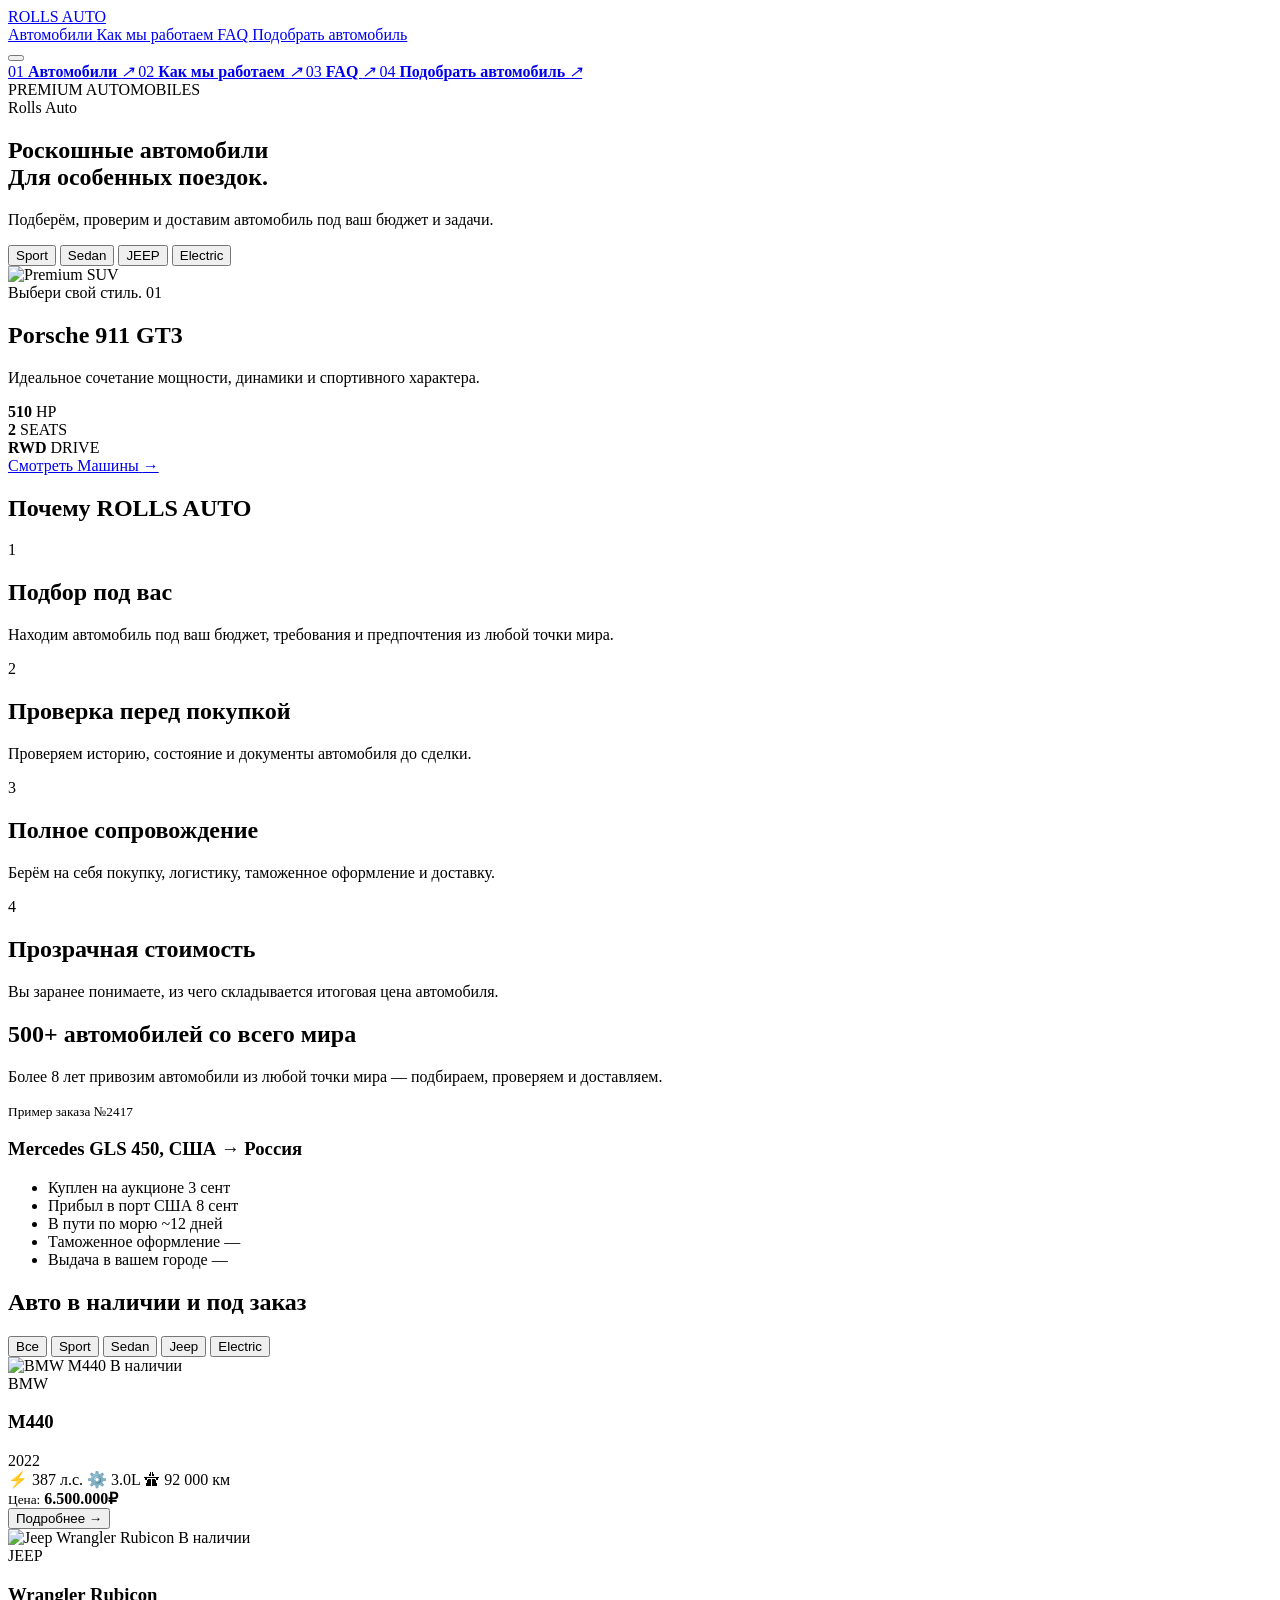
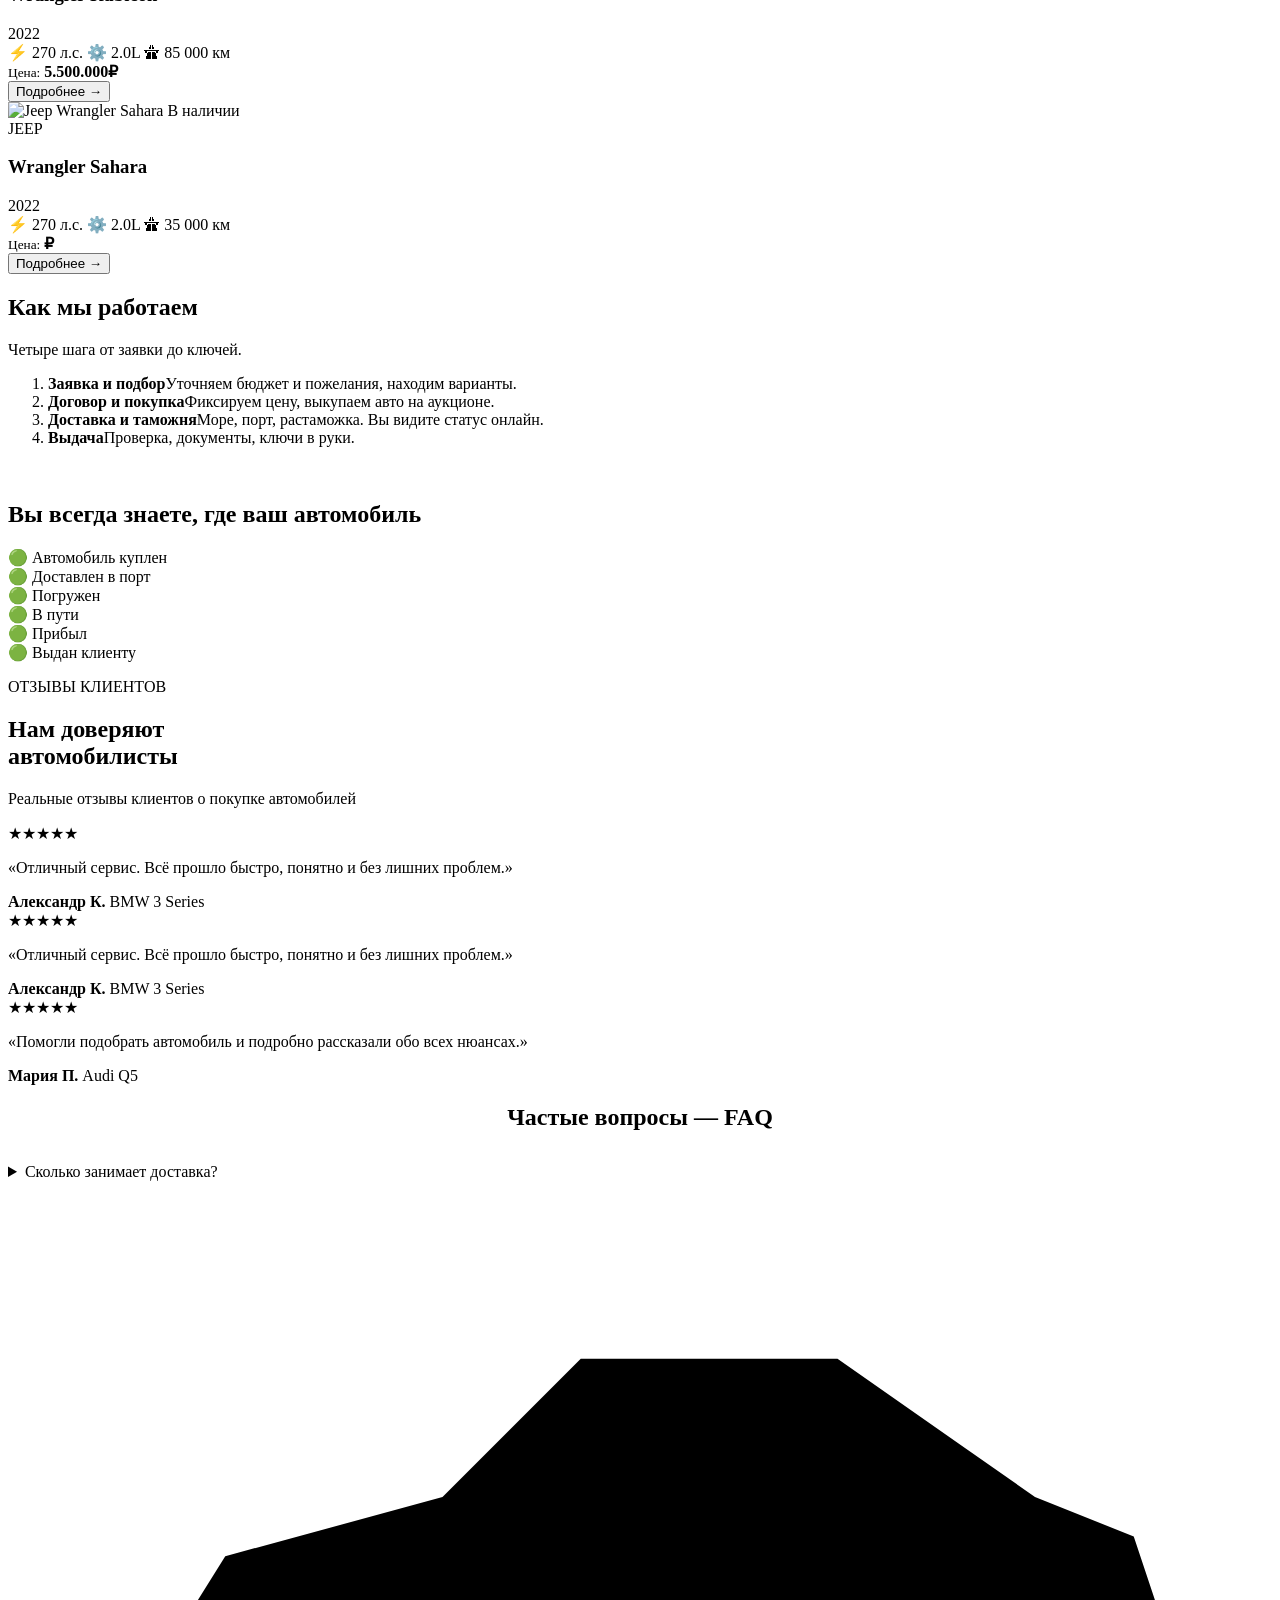
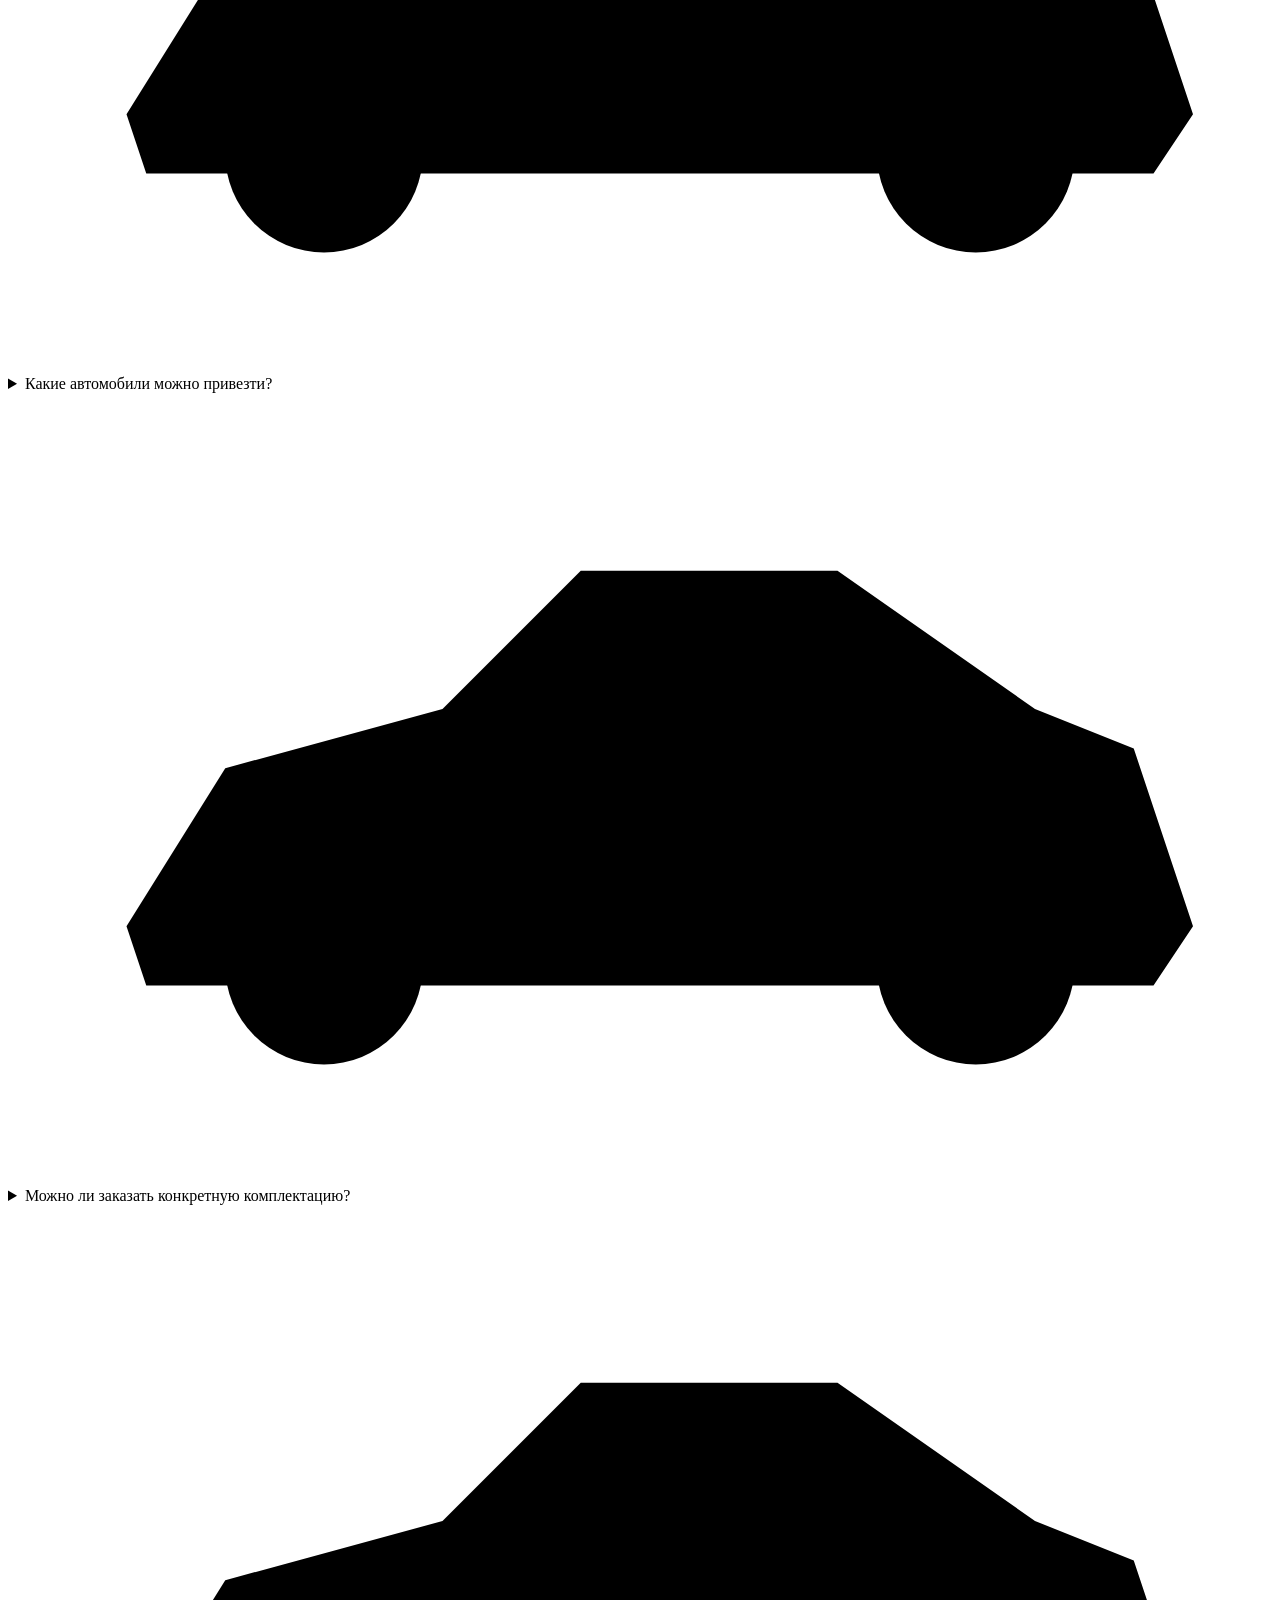
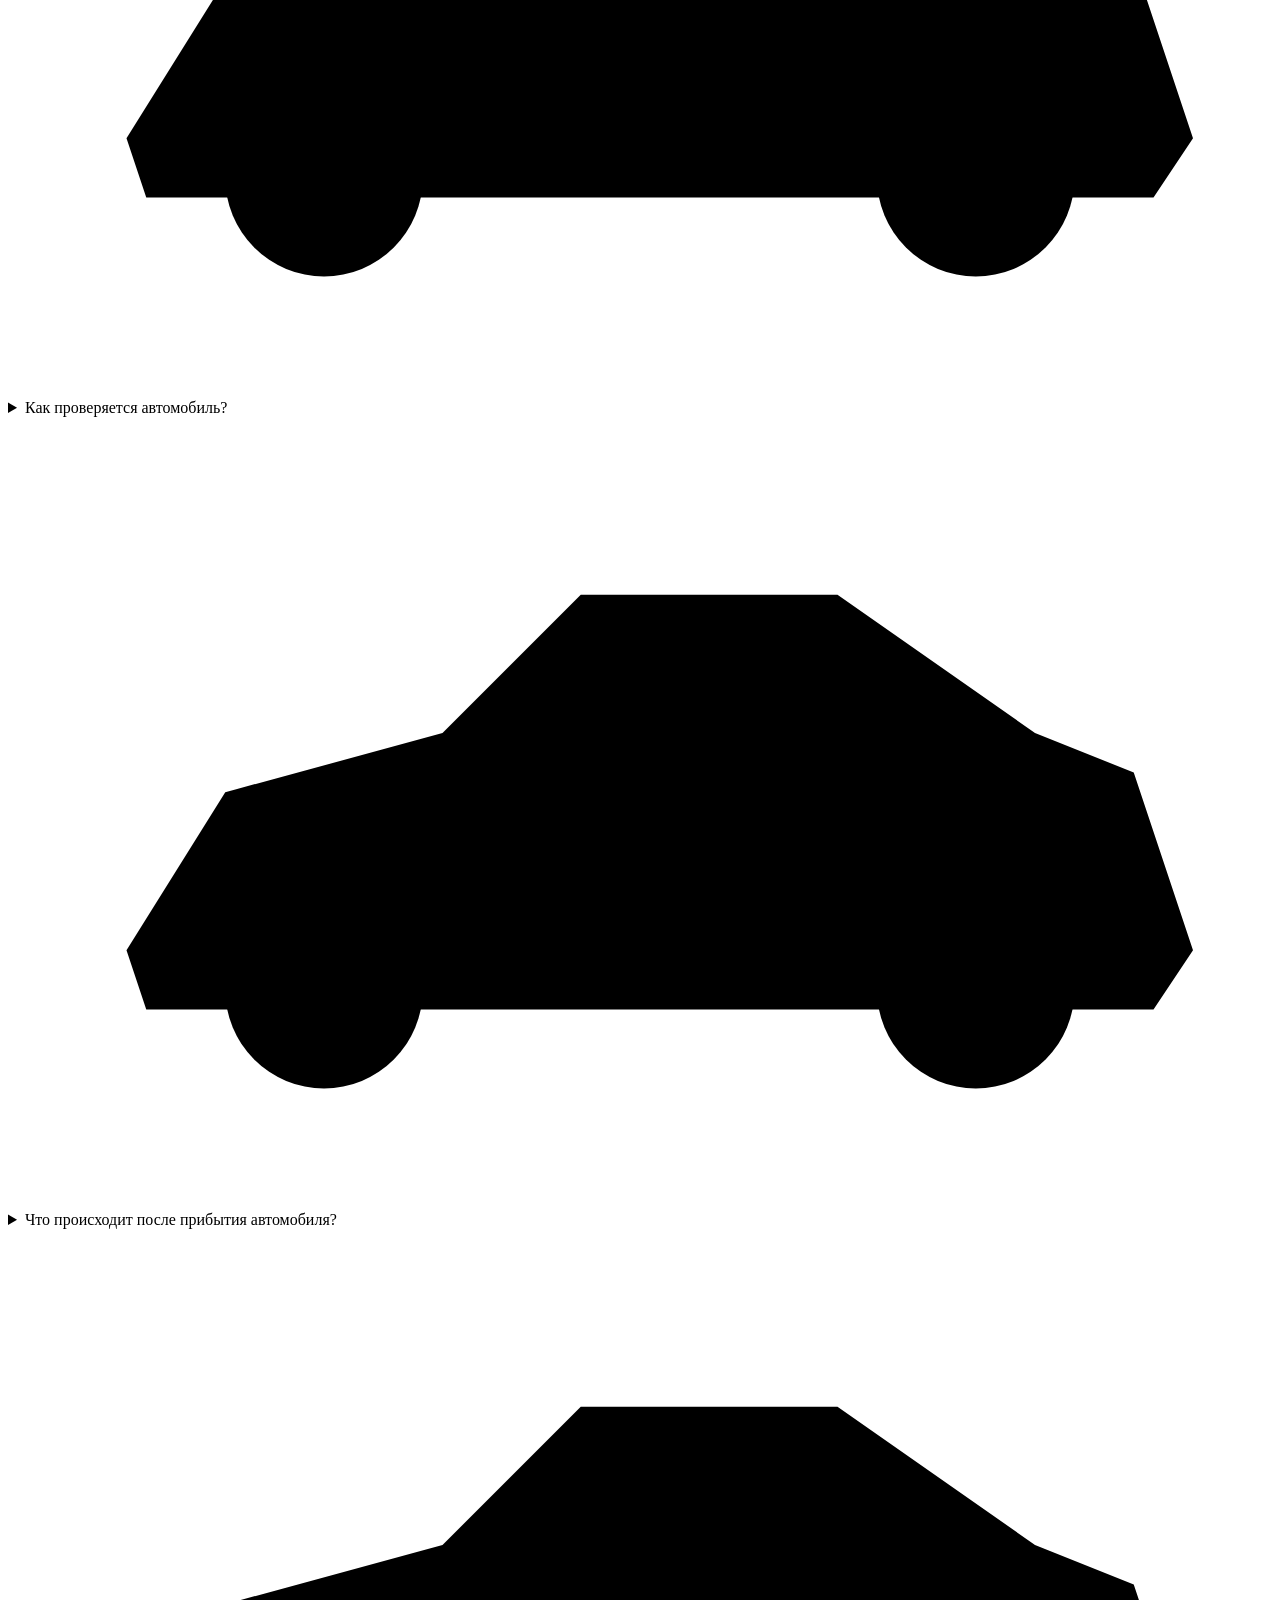
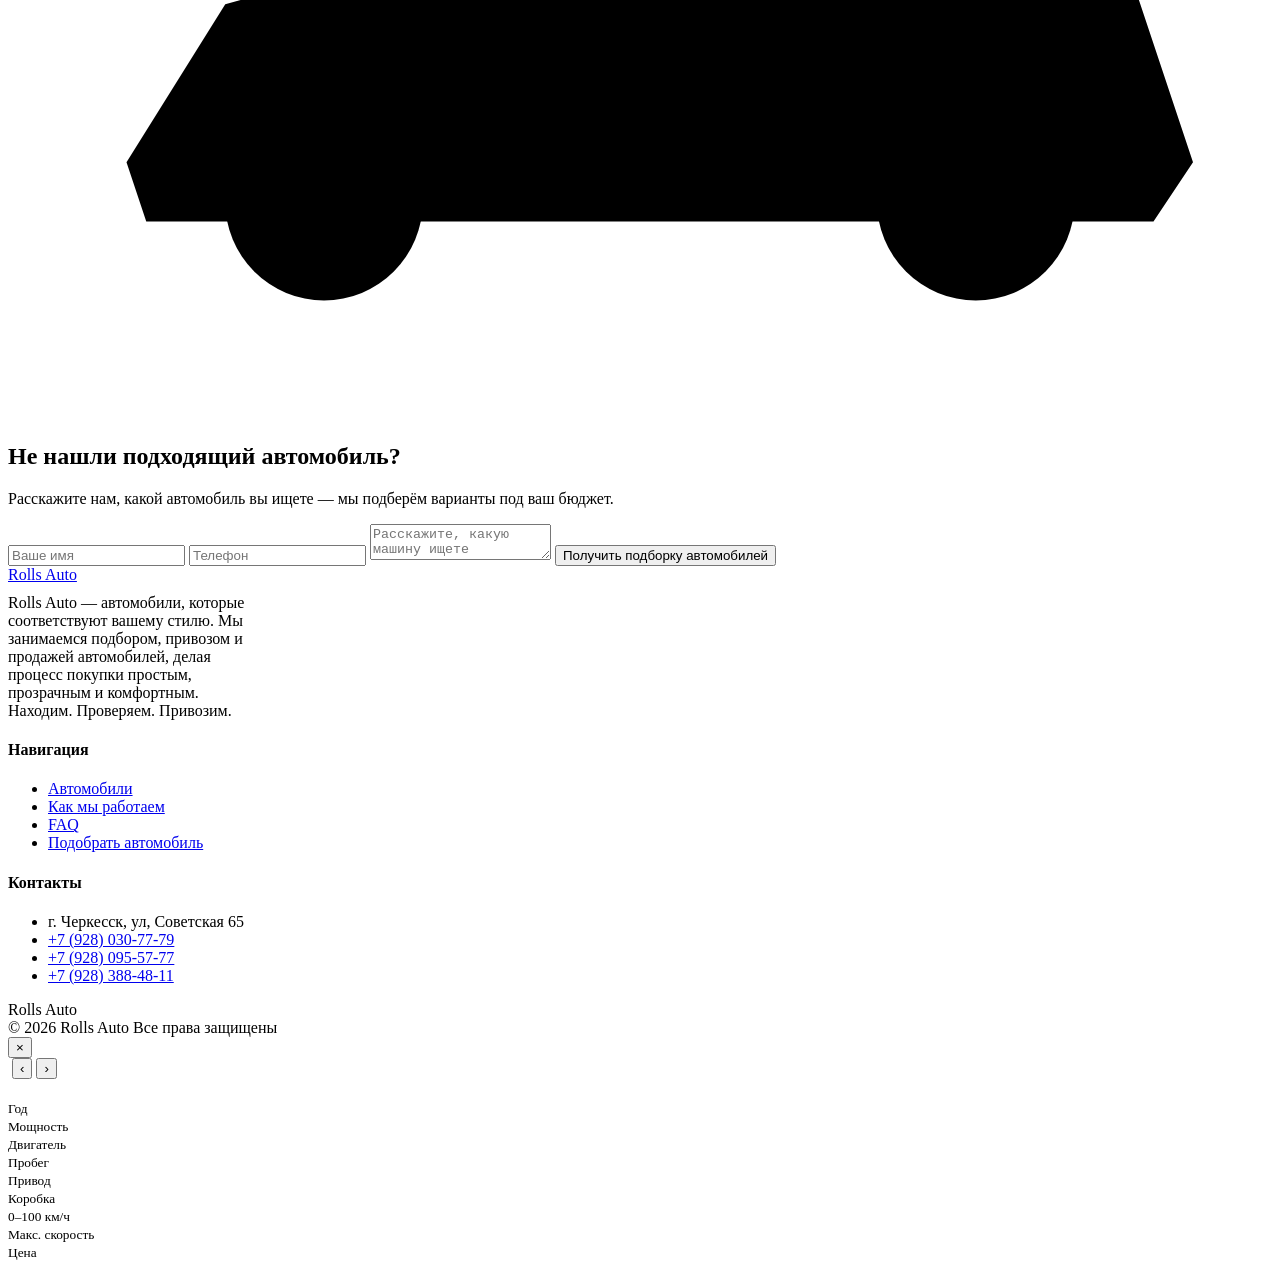
==== index.html @ be99ec9c "Add files via upload" ====
<!DOCTYPE html>
<html lang="ru">

<head>
    <meta charset="utf-8">
    <meta name="viewport" content="width=device-width, initial-scale=1, viewport-fit=cover">
    <title>Rolls Auto</title>
    <link
        href="https://fonts.googleapis.com/css2?family=Unbounded:wght@500;700&family=Onest:wght@400;500;600&display=swap"
        rel="stylesheet">
    <link rel="stylesheet" href="style.css">
    <link rel="stylesheet" href="luxury-3d-menu.css">

</head>

<header class="ra-simple-header">

    <a href="#" class="ra-simple-logo">
        ROLLS AUTO
    </a>

    <nav class="ra-simple-desktop-nav" aria-label="Основная навигация">

        <a href="#cars">
            Автомобили
        </a>

        <a href="#steps">
            Как мы работаем
        </a>

        <a href="#faq">
            FAQ
        </a>

        <a href="#req" class="ra-simple-nav-main">
            Подобрать автомобиль
        </a>

    </nav>

    <button class="ra-simple-burger" type="button" aria-label="Открыть меню" aria-expanded="false"
        aria-controls="ra-simple-mobile-menu">

        <span></span>
        <span></span>
        <span></span>

    </button>

</header>

<div class="ra-simple-mobile-menu" id="ra-simple-mobile-menu">

    <nav class="ra-simple-mobile-nav" aria-label="Мобильная навигация">

        <!-- 01 -->

        <a href="#cars">

            <span>
                01
            </span>

            <strong>
                Автомобили
            </strong>

            <i>
                ↗
            </i>

        </a>


        <!-- 02 -->


        <!-- 03 -->

        <a href="#steps">

            <span>
                02
            </span>

            <strong>
                Как мы работаем
            </strong>

            <i>
                ↗
            </i>

        </a>


        <!-- 04 -->

        <a href="#faq">

            <span>
                03
            </span>

            <strong>
                FAQ
            </strong>

            <i>
                ↗
            </i>

        </a>


        <!-- 05 -->

        <a href="#req">

            <span>
                04
            </span>

            <strong>
                Подобрать автомобиль
            </strong>

            <i>
                ↗
            </i>

        </a>

    </nav>


    <!-- ===================================================
         MOBILE FOOTER
         =================================================== -->

    <div class="ra-simple-mobile-bottom">
        PREMIUM AUTOMOBILES
    </div>


</div>

</html>

<section class="anim-hero">

    <!-- HERO -->
    <main class="hero-content">

        <!-- LEFT TEXT -->
        <div class="hero-text">

            <div class="eyebrow">
                Rolls Auto
            </div>

            <h1>
                Роскошные автомобили
                <br>
                Для особенных поездок.
            </h1>

            <p class="hero-description">
                Подберём, проверим и доставим автомобиль под ваш бюджет и задачи.
            </p>



            <!-- CAR CATEGORIES -->
            <div class="car-types">

                <button class="car-type active" data-car="suv">
                    Sport
                </button>

                <button class="car-type" data-car="sedan">
                    Sedan
                </button>

                <button class="car-type" data-car="sport">
                    JEEP
                </button>

                <button class="car-type" data-car="electric">
                    Electric
                </button>

            </div>

        </div>


        <!-- CAR -->
        <div class="car-stage">

            <div class="car-glow"></div>

            <img id="carImage" class="car-image active" src="anim-porshe.PNG" alt="Premium SUV">

            <div class="car-shadow"></div>

        </div>


        <!-- CAR INFORMATION -->
        <div class="car-info">

            <div class="car-info-top">

                <span class="car-label">
                    Выбери свой стиль.
                </span>

                <span class="car-number" id="carNumber">
                    01
                </span>

            </div>

            <h2 id="carName">
                Porsche 911 GT3
            </h2>

            <p id="carDescription">
                Идеальное сочетание мощности, динамики и спортивного характера.
            </p>

            <div class="car-specs">

                <div>
                    <strong id="carPower">510</strong>
                    <span>HP</span>
                </div>

                <div>
                    <strong id="carSeats">2</strong>
                    <span>SEATS</span>
                </div>

                <div>
                    <strong id="carDrive">RWD</strong>
                    <span>DRIVE</span>
                </div>

            </div>

        </div>


        <!-- BOOKING FORM -->
        <div class="booking">

            <a href="#cars" class="book-btn">
                Смотреть Машины

                <span>
                    →
                </span>
            </a>

        </div>

    </main>

</section>

<section class="coffee">
    <h1>Почему ROLLS AUTO</h1>
    <!-- Левый верх -->
    <div class="info info-1">
        <span class="big-number">1</span>

        <h2>Подбор под вас</h2>

        <p>
            Находим автомобиль под ваш бюджет, требования и предпочтения из любой точки мира.
        </p>
    </div>

    <!-- Правый верх -->
    <div class="info info-2">
        <span class="big-number">2</span>

        <h2>Проверка перед покупкой</h2>

        <p>
            Проверяем историю, состояние и документы автомобиля до сделки.
        </p>
    </div>

    <!-- Левый низ -->
    <div class="info info-3">
        <span class="big-number">3</span>

        <h2>Полное сопровождение</h2>

        <p>
            Берём на себя покупку, логистику, таможенное оформление и доставку.
        </p>
    </div>

    <!-- Правый низ -->
    <div class="info info-4">
        <span class="big-number">4</span>

        <h2>Прозрачная стоимость</h2>

        <p>
            Вы заранее понимаете, из чего складывается итоговая цена автомобиля.
        </p>
    </div>
</section>

<section class="delivery-her-section">
    <div class="delivery-her">
        <div>
            <h1>500+ автомобилей со всего мира</h1>
            <p>Более 8 лет привозим автомобили из любой точки мира — подбираем, проверяем и доставляем.</p>
        </div>
        <div class="trk" aria-label="Пример отслеживания заказа">
            <small>Пример заказа №2417</small>
            <h3>Mercedes GLS 450, США → Россия</h3>
            <ul class="st">
                <li class="done">Куплен на аукционе <span>3 сент</span></li>
                <li class="done">Прибыл в порт США <span>8 сент</span></li>
                <li class="now">В пути по морю <span>~12 дней</span></li>
                <li>Таможенное оформление <span>—</span></li>
                <li>Выдача в вашем городе <span>—</span></li>
            </ul>
        </div>
    </div>
</section>

<div class="wrap">
    <h2>Авто в наличии и под заказ</h2>
</div>
<section id="cars" class="cars-section">
<div class="car-categories">
    <button class="car-category active" data-category="all">Все</button>
    <button class="car-category" data-category="sport">Sport</button>
    <button class="car-category" data-category="sedan">Sedan</button>
    <button class="car-category" data-category="jeep">Jeep</button>
    <button class="car-category" data-category="electric">Electric</button>
</div>


    <div class="car-cards">

        <!-- BMW M440 -->
        <div class="car-card" data-category="sport">
            <div class="car-img" >
                <img src="images/bmw-m440/3.webp" alt="BMW M440">
                <span class="bage-card">В наличии</span>
            </div>

            <div class="car-body">
                <div class="body-top">
                    <div>
                        <span class="car-company">BMW</span>
                        <h3 class="car-model">M440</h3>
                    </div>

                    <span class="car-year">2022</span>
                </div>

                <div class="car-spaces">
                    <span>⚡ 387 л.с.</span>
                    <span>⚙️ 3.0L</span>
                    <span>🛣 92 000 км</span>
                </div>

                <div class="card-bottom">
                    <div>
                        <small>Цена:</small>
                        <strong>6.500.000₽</strong>
                    </div>

                    <button onclick="openCar(0)">
                        Подробнее <span>→</span>
                    </button>
                </div>
            </div>
        </div>


        <!-- JEEP WRANGLER RUBICON -->
        <div class="car-card" data-category="jeep">
            <div class="car-img">
                <img src="images/red-wrangler/2.webp" alt="Jeep Wrangler Rubicon">
                <span class="bage-card">В наличии</span>
            </div>

            <div class="car-body">
                <div class="body-top">
                    <div>
                        <span class="car-company">JEEP</span>
                        <h3 class="car-model">Wrangler Rubicon</h3>
                    </div>

                    <span class="car-year">2022</span>
                </div>

                <div class="car-spaces">
                    <span>⚡ 270 л.с.</span>
                    <span>⚙️ 2.0L</span>
                    <span>🛣 85 000 км</span>
                </div>

                <div class="card-bottom">
                    <div>
                        <small>Цена:</small>
                        <strong>5.500.000₽</strong>
                    </div>

                    <button onclick="openCar(1)">
                        Подробнее <span>→</span>
                    </button>
                </div>
            </div>
        </div>


        <!-- JEEP WRANGLER SAHARA -->
        <div class="car-card" data-category="jeep">
            <div class="car-img">
                <img src="images/beliy-wrangler/6.webp" alt="Jeep Wrangler Sahara">
                <span class="bage-card">В наличии</span>
            </div>

            <div class="car-body">
                <div class="body-top">
                    <div>
                        <span class="car-company">JEEP</span>
                        <h3 class="car-model">Wrangler Sahara</h3>
                    </div>

                    <span class="car-year">2022</span>
                </div>

                <div class="car-spaces">
                    <span>⚡ 270 л.с.</span>
                    <span>⚙️ 2.0L</span>
                    <span>🛣 35 000 км</span>
                </div>

                <div class="card-bottom">
                    <div>
                        <small>Цена:</small>
                        <strong>₽</strong>
                    </div>

                    <button onclick="openCar(2)">
                        Подробнее <span>→</span>
                    </button>
                </div>
            </div>
        </div>

    </div>


</section>


<section id="steps">
    <div class="wrap">
        <h2>Как мы работаем</h2>
        <p class="sub">Четыре шага от заявки до ключей.</p>
        <ol class="steps">
            <li><b>Заявка и подбор</b><span>Уточняем бюджет и пожелания, находим варианты.</span></li>
            <li><b>Договор и покупка</b><span>Фиксируем цену, выкупаем авто на аукционе.</span></li>
            <li><b>Доставка и таможня</b><span>Море, порт, растаможка. Вы видите статус онлайн.</span></li>
            <li><b>Выдача</b><span>Проверка, документы, ключи в руки.</span></li>
        </ol>
    </div>
</section>

<section class="map-text">
    <div class="map-text-div">
        <div class="map-photo">
            <img src="images/map.webp" alt="">
        </div>

        <div class="text">
            <h1>Вы всегда знаете, где ваш автомобиль</h1>
            <p>
                🟢 Автомобиль куплен<br>
                🟢 Доставлен в порт<br>
                🟢 Погружен<br>
                🟢 В пути<br>
                🟢 Прибыл<br>
                🟢 Выдан клиенту
            </p>
        </div>
    </div>
</section>

<section class="reviews">

    <div class="reviews__content">
        <span class="reviews__label">ОТЗЫВЫ КЛИЕНТОВ</span>

        <h2>
            Нам доверяют<br>
            автомобилисты
        </h2>

        <p class="reviews__subtitle">
            Реальные отзывы клиентов о покупке автомобилей
        </p>

        <div class="reviews__cards">
            <article class="review">
                <div class="review__stars">★★★★★</div>

                <p>
                    «Отличный сервис. Всё прошло быстро,
                    понятно и без лишних проблем.»
                </p>

                <div class="review__author">
                    <strong>Александр К.</strong>
                    <span>BMW 3 Series</span>
                </div>
            </article>

            <article class="review">
                <div class="review__stars">★★★★★</div>

                <p>
                    «Отличный сервис. Всё прошло быстро,
                    понятно и без лишних проблем.»
                </p>

                <div class="review__author">
                    <strong>Александр К.</strong>
                    <span>BMW 3 Series</span>
                </div>
            </article>

            <article class="review">
                <div class="review__stars">★★★★★</div>

                <p>
                    «Помогли подобрать автомобиль и
                    подробно рассказали обо всех нюансах.»
                </p>

                <div class="review__author">
                    <strong>Мария П.</strong>
                    <span>Audi Q5</span>
                </div>
            </article>
        </div>
    </div>
</section>

<section id="faq" class="faq-section">
    <div class="wrap">
        <h2 class="h-sec reveal" style="text-align:center">Частые вопросы — FAQ</h2>
        <div class="faq" style="margin-top:32px">
            <details class="qa reveal">
                <summary>Сколько занимает доставка? <span class="pl">
                        <svg viewBox="0 0 32 20" aria-hidden="true">
                            <path d="M3 13.5
      L5.5 9.5
      L11 8
      L14.5 4.5
      L21 4.5
      L26 8
      L28.5 9
      L30 13.5
      L29 15
      H3.5
      Z
      M11 8
      L14.8 5.5
      H20.5
      L24 8
      Z" />

                            <circle cx="8" cy="14.5" r="2.5" />
                            <circle cx="24.5" cy="14.5" r="2.5" />
                        </svg>
                    </span></summary>
                <div class="ans">В среднем от 30 до 60 дней с момента покупки автомобиля. Срок зависит от страны,
                    способа доставки, маршрута и прохождения таможни. Перед покупкой мы заранее рассчитываем
                    ориентировочные срок</div>
            </details>
            <details class="qa reveal">
                <summary>Какие автомобили можно привезти?<span class="pl">
                        <svg viewBox="0 0 32 20" aria-hidden="true">
                            <path d="M3 13.5
      L5.5 9.5
      L11 8
      L14.5 4.5
      L21 4.5
      L26 8
      L28.5 9
      L30 13.5
      L29 15
      H3.5
      Z
      M11 8
      L14.8 5.5
      H20.5
      L24 8
      Z" />

                            <circle cx="8" cy="14.5" r="2.5" />
                            <circle cx="24.5" cy="14.5" r="2.5" />
                        </svg>
                    </span></summary>
                <div class="ans">Практически любые — новые и с пробегом, легковые автомобили, кроссоверы, внедорожники и
                    электромобили. Подбираем автомобили из США, Кореи, Японии, Китая и Европы с учётом бюджета и
                    требований клиента.
                </div>
            </details>
            <details class="qa reveal">
                <summary>Можно ли заказать конкретную комплектацию?<span class="pl">
                        <svg viewBox="0 0 32 20" aria-hidden="true">
                            <path d="M3 13.5
      L5.5 9.5
      L11 8
      L14.5 4.5
      L21 4.5
      L26 8
      L28.5 9
      L30 13.5
      L29 15
      H3.5
      Z
      M11 8
      L14.8 5.5
      H20.5
      L24 8
      Z" />

                            <circle cx="8" cy="14.5" r="2.5" />
                            <circle cx="24.5" cy="14.5" r="2.5" />
                        </svg>
                    </span></summary>
                <div class="ans"><b>Да.</b> Подбираем автомобиль под ваши требования: цвет, двигатель, привод,
                    комплектацию, опции, пробег и бюджет. Если нужной версии нет в наличии — ищем её на аукционах и у
                    проверенных продавцов.</div>
            </details>
            <details class="qa reveal">
                <summary>Как проверяется автомобиль?<span class="pl">
                        <svg viewBox="0 0 32 20" aria-hidden="true">
                            <path d="M3 13.5
      L5.5 9.5
      L11 8
      L14.5 4.5
      L21 4.5
      L26 8
      L28.5 9
      L30 13.5
      L29 15
      H3.5
      Z
      M11 8
      L14.8 5.5
      H20.5
      L24 8
      Z" />

                            <circle cx="8" cy="14.5" r="2.5" />
                            <circle cx="24.5" cy="14.5" r="2.5" />
                        </svg>
                    </span></summary>
                <div class="ans">Перед покупкой мы проверяем историю автомобиля, VIN, пробег, повреждения, комплектацию
                    и документы. При необходимости организуем дополнительный осмотр перед покупкой. Клиент получает
                    информацию об автомобиле до принятия решения.</div>
            </details>
            <details class="qa reveal">
                <summary>Что происходит после прибытия автомобиля?<span class="pl">
                        <svg viewBox="0 0 32 20" aria-hidden="true">
                            <path d="M3 13.5
      L5.5 9.5
      L11 8
      L14.5 4.5
      L21 4.5
      L26 8
      L28.5 9
      L30 13.5
      L29 15
      H3.5
      Z
      M11 8
      L14.8 5.5
      H20.5
      L24 8
      Z" />

                            <circle cx="8" cy="14.5" r="2.5" />
                            <circle cx="24.5" cy="14.5" r="2.5" />
                        </svg>
                    </span></summary>
                <div class="ans">Берём на себя сопровождение автомобиля до момента его получения клиентом: таможенное
                    оформление, необходимые документы, оплату сборов и организацию дальнейшей доставки. Вы получаете
                    автомобиль с понятной историей и полным комплектом документов.</div>
            </details>
        </div>
    </div>
</section>


<section id="req">
  <div class="wrap">
    <div class="cta">
      <div>
        <h2>Не нашли подходящий автомобиль?</h2>
        <p>
          Расскажите нам, какой автомобиль вы ищете —
          мы подберём варианты под ваш бюджет.
        </p>
      </div>

      <div class="lead-form">
        <input
          id="f-name"
          type="text"
          placeholder="Ваше имя"
          aria-label="Имя"
          maxlength="100"
          required
        >

        <input
          id="f-phone"
          type="tel"
          placeholder="Телефон"
          aria-label="Телефон"
          maxlength="50"
          required
        >

        <textarea
          id="f-text"
          placeholder="Расскажите, какую машину ищете"
          aria-label="Описание автомобиля"
          maxlength="1000"
          required
        ></textarea>

        <button class="btn" id="f-send" type="button">
          Получить подборку автомобилей
        </button>

        <div id="ok" role="status" aria-live="polite"></div>
      </div>
    </div>
  </div>
</section>

<footer id="footer">
    <div class="wrap">
        <div class="f-top">
            <div>
                <a class="logo" href="#top">Rolls Auto</a>
                <p class="mute" style="margin-top:.6rem;max-width:30ch">
                    Rolls Auto — автомобили, которые соответствуют вашему стилю.

                    Мы занимаемся подбором, привозом и продажей автомобилей, делая процесс покупки простым, прозрачным и
                    комфортным.

                    Находим. Проверяем. Привозим.
                </p>
            </div>

            <div>
                <h4>Навигация</h4>
                <ul>
                    <li><a href="#cars">
                            Автомобили
                        </a></li>

                    <li><a href="#steps">
                            Как мы работаем
                        </a></li>

                    <li><a href="#faq">
                            FAQ
                        </a></li>

                    <li><a href="#req" class="ra-simple-nav-main">
                            Подобрать автомобиль
                        </a></li>
                </ul>
            </div>

            <div>
                <h4>Контакты</h4>
                <ul>
                    <li>г. Черкесск, ул, Советская 65</li>
                    <li><a href="tel:+79280307779">+7 (928) 030-77-79</a></li>
                    <li><a href="tel:+79280955777">+7 (928) 095-57-77</a></li>
                    <li><a href="tel:+79283884811">+7 (928) 388-48-11</a></li>
                </ul>
            </div>
        </div>

        <div class="f-big" aria-hidden="true">Rolls Auto</div>

        <div class="f-bot">
            <span>© 2026 Rolls Auto</span>
            <span>Все права защищены</span>
        </div>
    </div>
</footer>

<!-- ==============================
     МОДАЛЬНОЕ ОКНО АВТОМОБИЛЯ
================================= -->

<div class="car-modal" id="carModal">

    <div class="car-modal-box">

        <!-- Закрыть -->
        <button class="car-modal-close" onclick="closeCarModal()">
            ×
        </button>


        <!-- ФОТО -->
        <div class="car-modal-photo">

            <img id="modalCarImage" src="" alt="">


            <!-- Предыдущее фото -->
            <button class="modal-arrow modal-arrow-left" onclick="prevCar()">
                ‹
            </button>


            <!-- Следующее фото -->
            <button class="modal-arrow modal-arrow-right" onclick="nextCar()">
                ›
            </button>

        </div>


        <!-- ИНФОРМАЦИЯ -->
        <div class="car-modal-info">

            <span id="modalCarCompany"></span>

            <h2 id="modalCarName"></h2>

            <p id="modalCarDescription"></p>


            <!-- ХАРАКТЕРИСТИКИ -->
            <div class="modal-car-specs">

                <div>
                    <small>Год</small>
                    <strong id="modalCarYear"></strong>
                </div>

                <div>
                    <small>Мощность</small>
                    <strong id="modalCarPower"></strong>
                </div>

                <div>
                    <small>Двигатель</small>
                    <strong id="modalCarEngine"></strong>
                </div>

                <div>
                    <small>Пробег</small>
                    <strong id="modalCarMileage"></strong>
                </div>

                <div>
                    <small>Привод</small>
                    <strong id="modalCarDrive"></strong>
                </div>

                <div>
                    <small>Коробка</small>
                    <strong id="modalCarGearbox"></strong>
                </div>

                <div>
                    <small>0–100 км/ч</small>
                    <strong id="modalCarAcceleration"></strong>
                </div>

                <div>
                    <small>Макс. скорость</small>
                    <strong id="modalCarSpeed"></strong>
                </div>

            </div>


            <!-- ЦЕНА -->
            <div class="modal-car-price">

                <small>Цена</small>

                <strong id="modalCarPrice"></strong>

            </div>

        </div>

    </div>

</div>

<script>

    const cars = [

        /* =====================================
           BMW M440
        ===================================== */

        {
            company: "BMW",
            name: "M440",

            photos: [
                "images/bmw-m440/1.webp",
                "images/bmw-m440/2.webp",
                "images/bmw-m440/3.webp",
                "images/bmw-m440/4.webp",
                "images/bmw-m440/5.webp"
            ],

            year: "2022",
            power: "387 л.с.",
            engine: "3.0L",
            mileage: "92 000 км",
            drive: "xDrive",
            gearbox: "Автомат",
            acceleration: "4.5 сек",
            speed: "250 км/ч",
            price: "6.500.000 ₽",

            description:
                "Спортивное купе BMW M440 в отличном состоянии."
        },


        /* =====================================
           BMW M4
        ===================================== */

        {
            company: "JEEP",
            name: "Wrangler Rubicon",

            photos: [
                "images/red-wrangler/2.webp",
                "images/red-wrangler/1.webp",
                "images/red-wrangler/3.webp",
                "images/red-wrangler/4.webp",
                "images/red-wrangler/5.webp",
                "images/red-wrangler/6.webp",
                "images/red-wrangler/7.webp"
            ],

            year: "2022",
            power: "270 л.с.",
            engine: "2.0L Turbo",
            mileage: "85 000 км",
            drive: "Полный",
            gearbox: "Автомат",
            acceleration: "7.6 сек",
            speed: "180 км/ч",
            price: "5.500.000 ₽",

            description:
                "Jeep Wrangler Rubicon с 2.0L Turbo двигателем мощностью 270 л.с. и системой полного привода 4x4."
        },


        /* =====================================
           BMW M3
        ===================================== */

        {
            company: "JEEP",
            name: "Wrangler Sahara",

            photos: [
                "images/beliy-wrangler/1.webp",
                "images/beliy-wrangler/2.webp",
                "images/beliy-wrangler/3.webp",
                "images/beliy-wrangler/4.webp",
                "images/beliy-wrangler/5.webp",
                "images/beliy-wrangler/6.webp"
            ],

            year: "2022",
            power: "270 л.с.",
            engine: "2.0L Turbo",
            mileage: "35 000 км",
            drive: "Полный",
            gearbox: "Автомат",
            acceleration: "7.6 сек",
            speed: "180 км/ч",
            price: " ₽",

            description:
                "Jeep Wrangler Rubicon с 2.0L Turbo двигателем мощностью 270 л.с. и системой полного привода 4x4."
        }

    ];



    /* =====================================
       ТЕКУЩАЯ МАШИНА
    ===================================== */

    let modalCurrentCar = 0;


    /* =====================================
       ТЕКУЩАЯ ФОТОГРАФИЯ
    ===================================== */

    let modalCurrentPhoto = 0;



    /* =====================================
       ОТКРЫТЬ МАШИНУ
    ===================================== */

    function openCar(carIndex) {

        modalCurrentCar = carIndex;
        modalCurrentPhoto = 0;

        showCar();

        document.getElementById("carModal").style.display = "flex";

        document.body.style.overflow = "hidden";
    }



    /* =====================================
       ПОКАЗАТЬ МАШИНУ
    ===================================== */

    function showCar() {
        const car = cars[modalCurrentCar];
        const image = document.getElementById("modalCarImage");

        image.classList.add("photo-changing");

        setTimeout(() => {
            image.src = car.photos[modalCurrentPhoto];
            image.alt = car.company + " " + car.name;

            document.getElementById("modalCarCompany").textContent = car.company;
            document.getElementById("modalCarName").textContent = car.name;
            document.getElementById("modalCarDescription").textContent = car.description;
            document.getElementById("modalCarYear").textContent = car.year;
            document.getElementById("modalCarPower").textContent = car.power;
            document.getElementById("modalCarEngine").textContent = car.engine;
            document.getElementById("modalCarMileage").textContent = car.mileage;
            document.getElementById("modalCarDrive").textContent = car.drive;
            document.getElementById("modalCarGearbox").textContent = car.gearbox;
            document.getElementById("modalCarAcceleration").textContent = car.acceleration;
            document.getElementById("modalCarSpeed").textContent = car.speed;
            document.getElementById("modalCarPrice").textContent = car.price;

            image.onload = () => {
                image.classList.remove("photo-changing");
            };
        }, 150);
    }



    /* =====================================
    СЛЕДУЮЩАЯ ФОТОГРАФИЯ
    ===================================== */

    function nextCar() {
        const car = cars[modalCurrentCar];

        modalCurrentPhoto++;

        if (modalCurrentPhoto >= car.photos.length) {
            modalCurrentPhoto = 0;
        }

        showCar();

    }

    /* =====================================
    ПРЕДЫДУЩАЯ ФОТОГРАФИЯ
    ===================================== */

    function prevCar() {
        const car = cars[modalCurrentCar];

        modalCurrentPhoto--;

        if (modalCurrentPhoto < 0) {
            modalCurrentPhoto = car.photos.length - 1;
        }

        showCar();

    }



    /* =====================================
       ЗАКРЫТЬ
    ===================================== */

    function closeCarModal() {

        document.getElementById("carModal").style.display =
            "none";

        document.body.style.overflow = "";
    }



    /* =====================================
       КЛИК ПО ЗАТЕМНЕНИЮ
    ===================================== */

    document
        .getElementById("carModal")
        .addEventListener("click", function (event) {

            if (event.target === this) {

                closeCarModal();
            }

        });



    /* =====================================
       КЛАВИАТУРА
    ===================================== */

    document.addEventListener("keydown", function (event) {

        const modal =
            document.getElementById("carModal");


        if (modal.style.display !== "flex") {
            return;
        }


        /* ← предыдущая фотография */

        if (event.key === "ArrowLeft") {

            prevCar();
        }


        /* → следующая фотография */

        if (event.key === "ArrowRight") {

            nextCar();
        }


        /* ESC */

        if (event.key === "Escape") {

            closeCarModal();
        }

    });

</script>
<script src="index.js"></script>
<script src="luxury-3d-menu.js"></script>
</body>

</html>
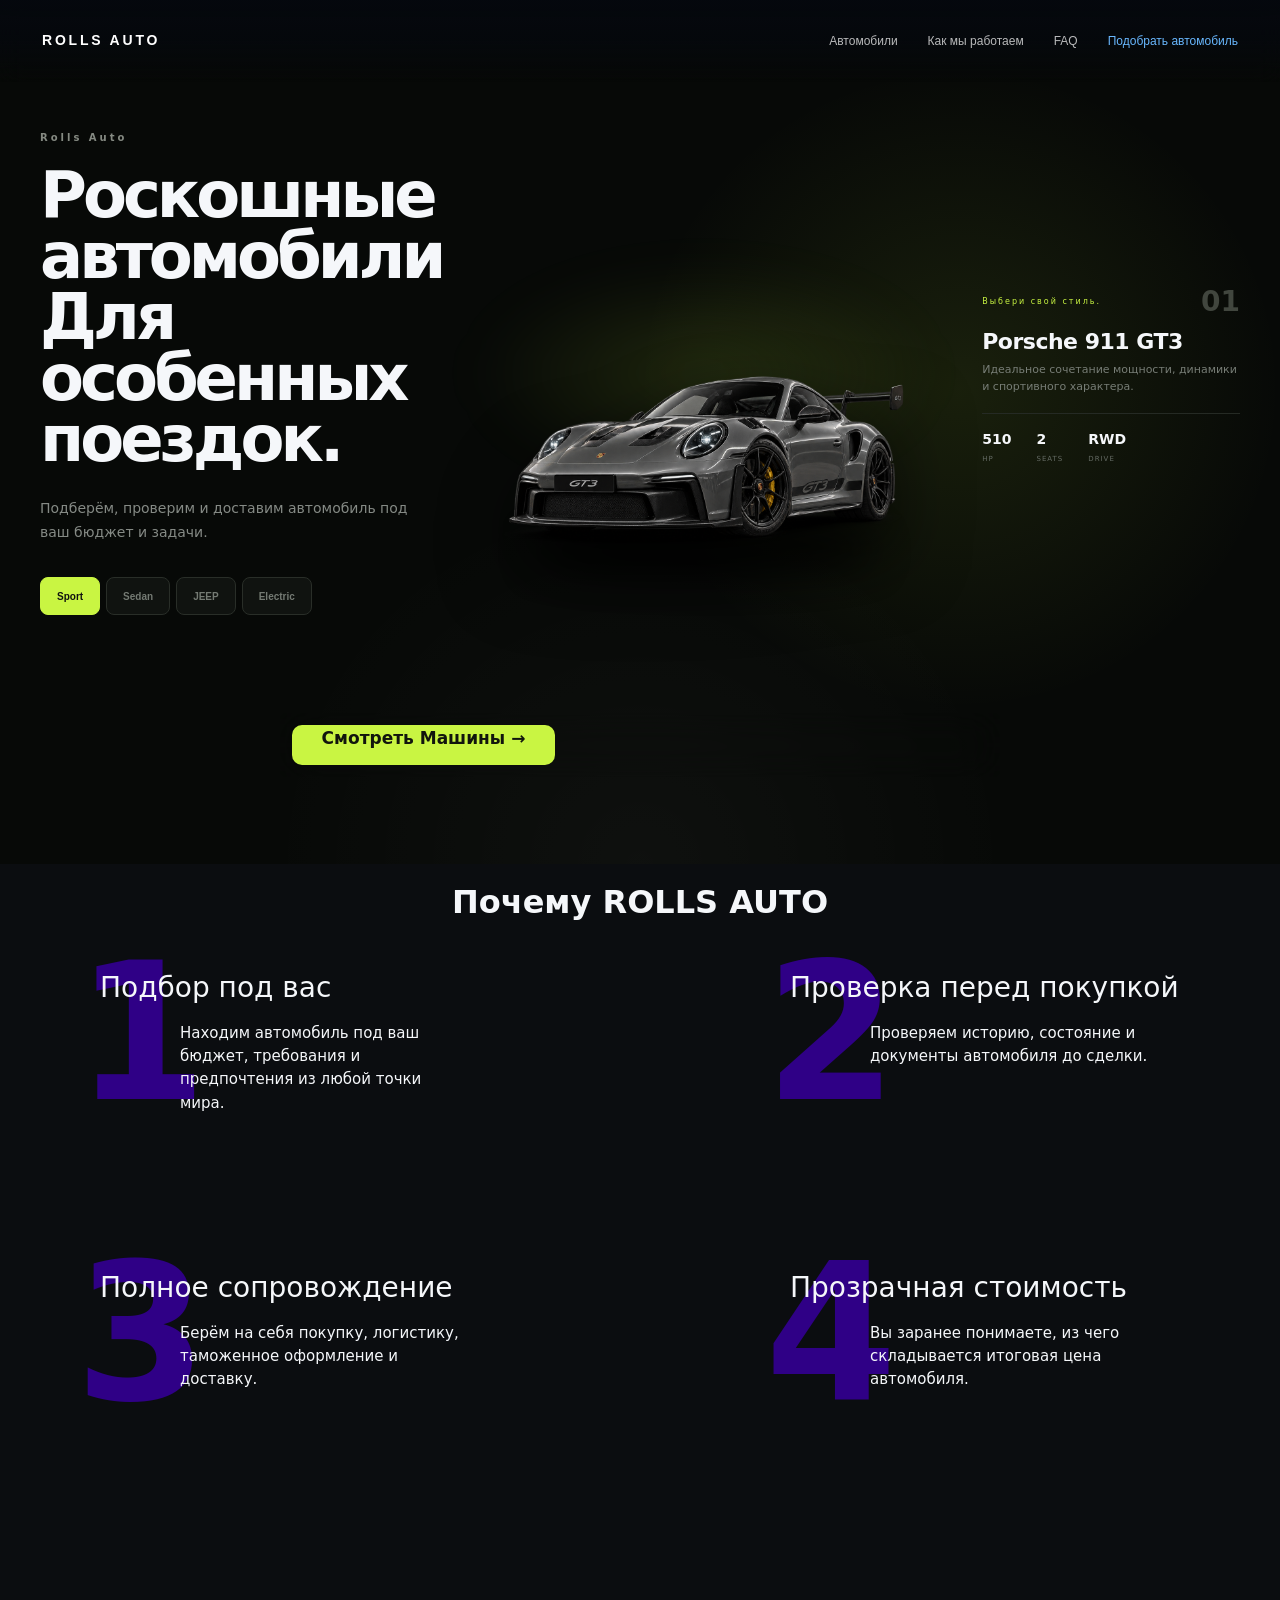
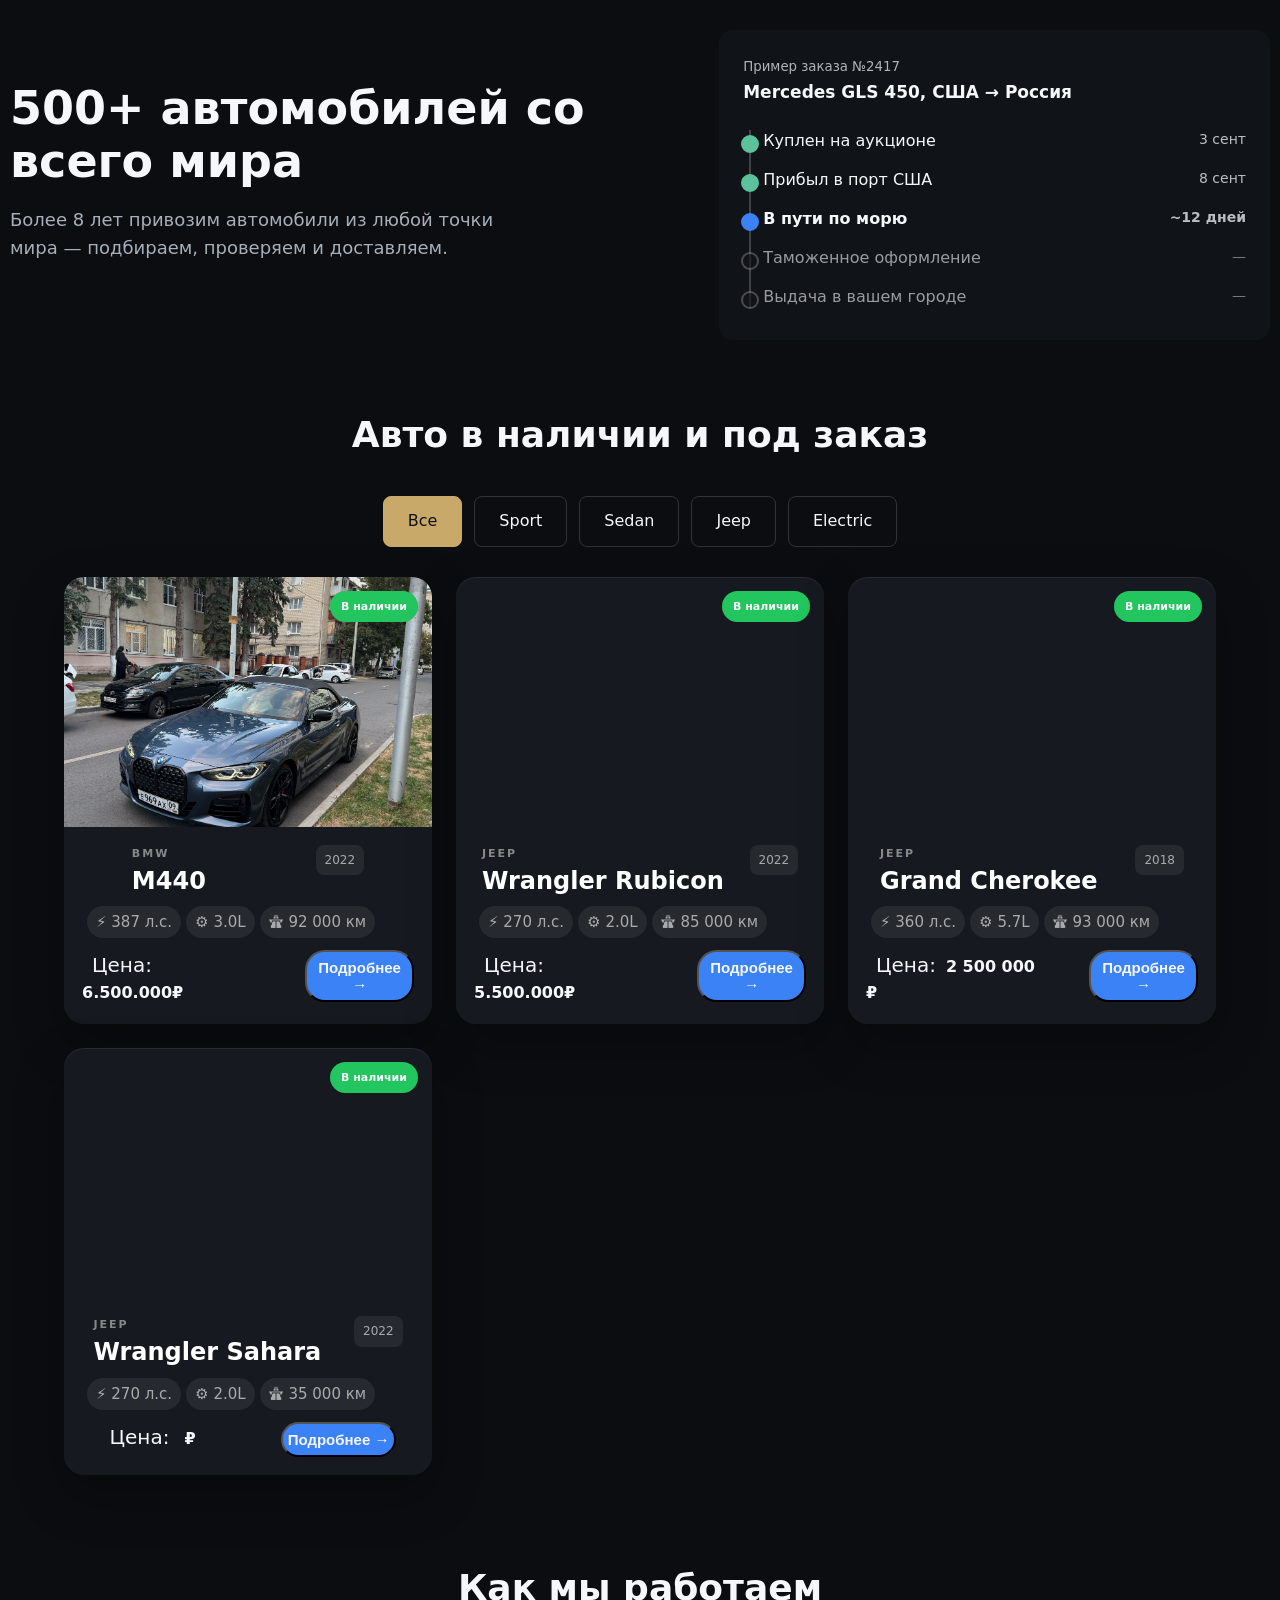
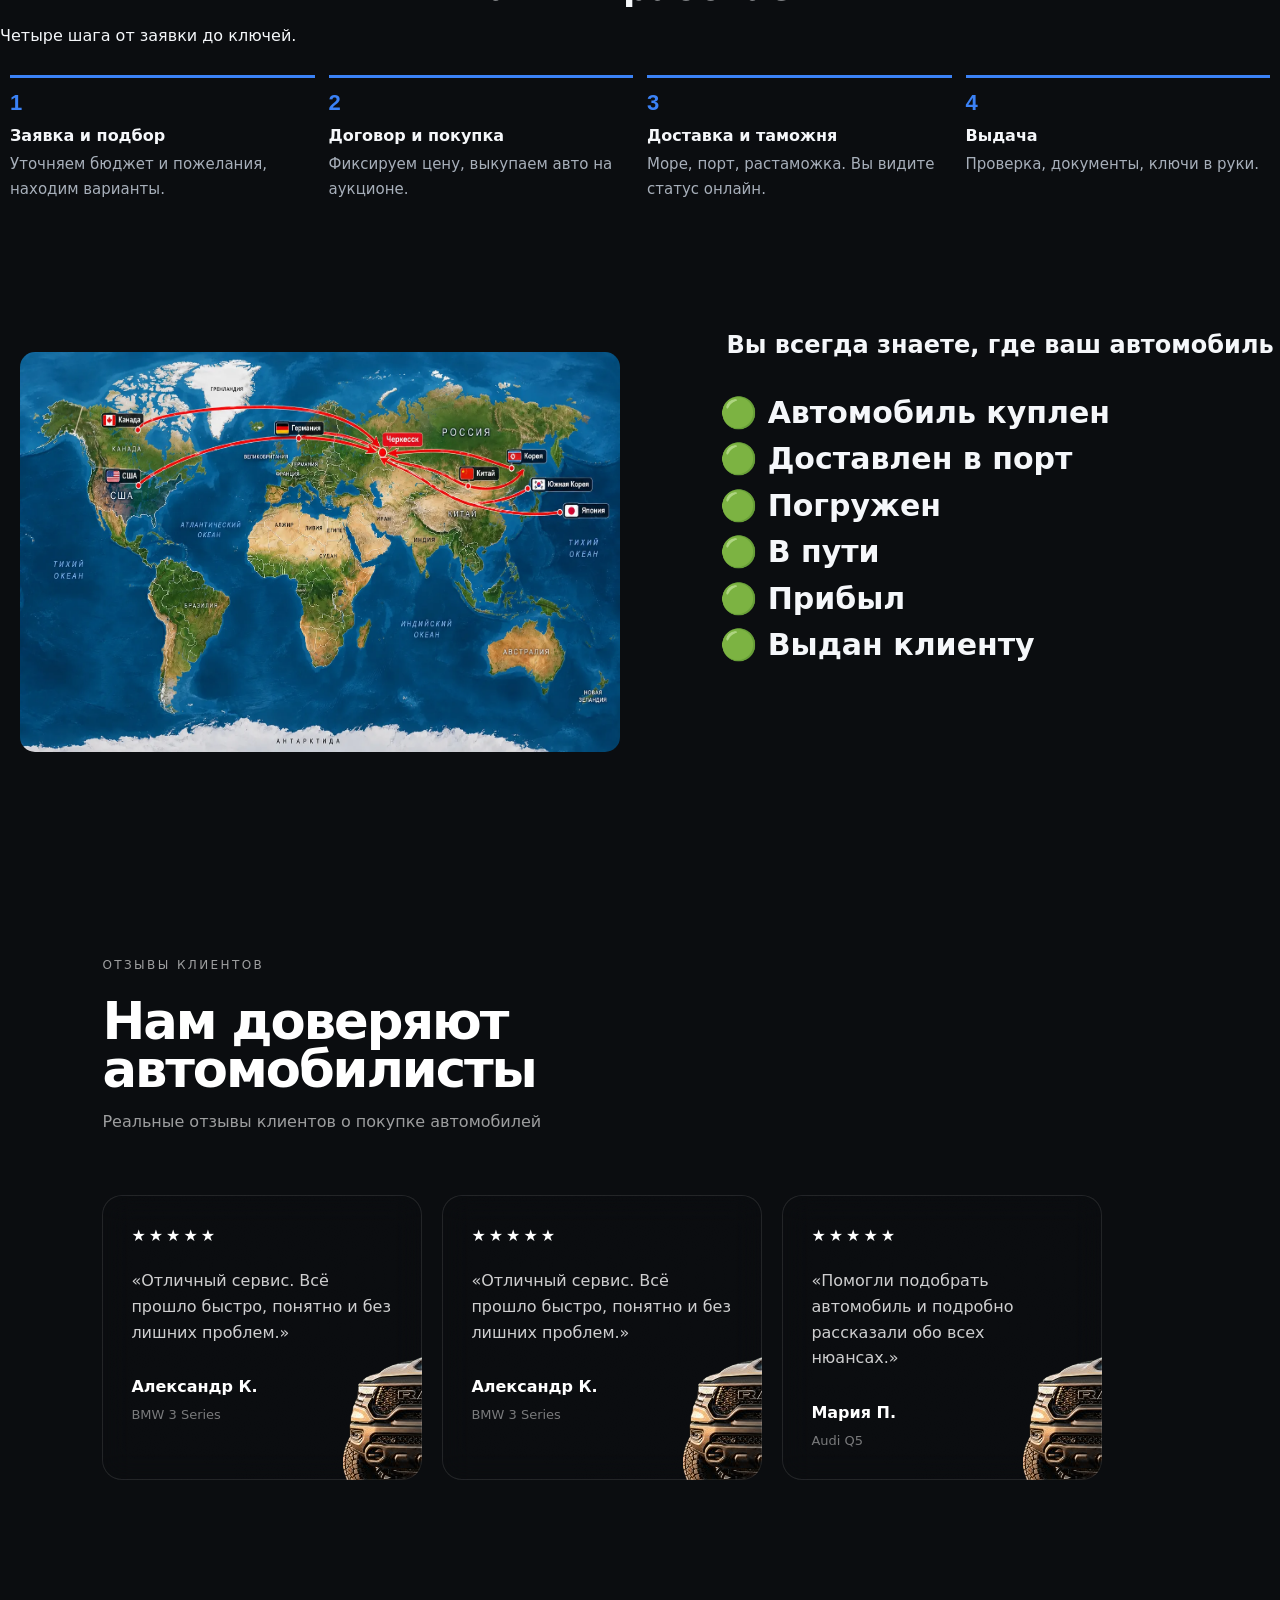
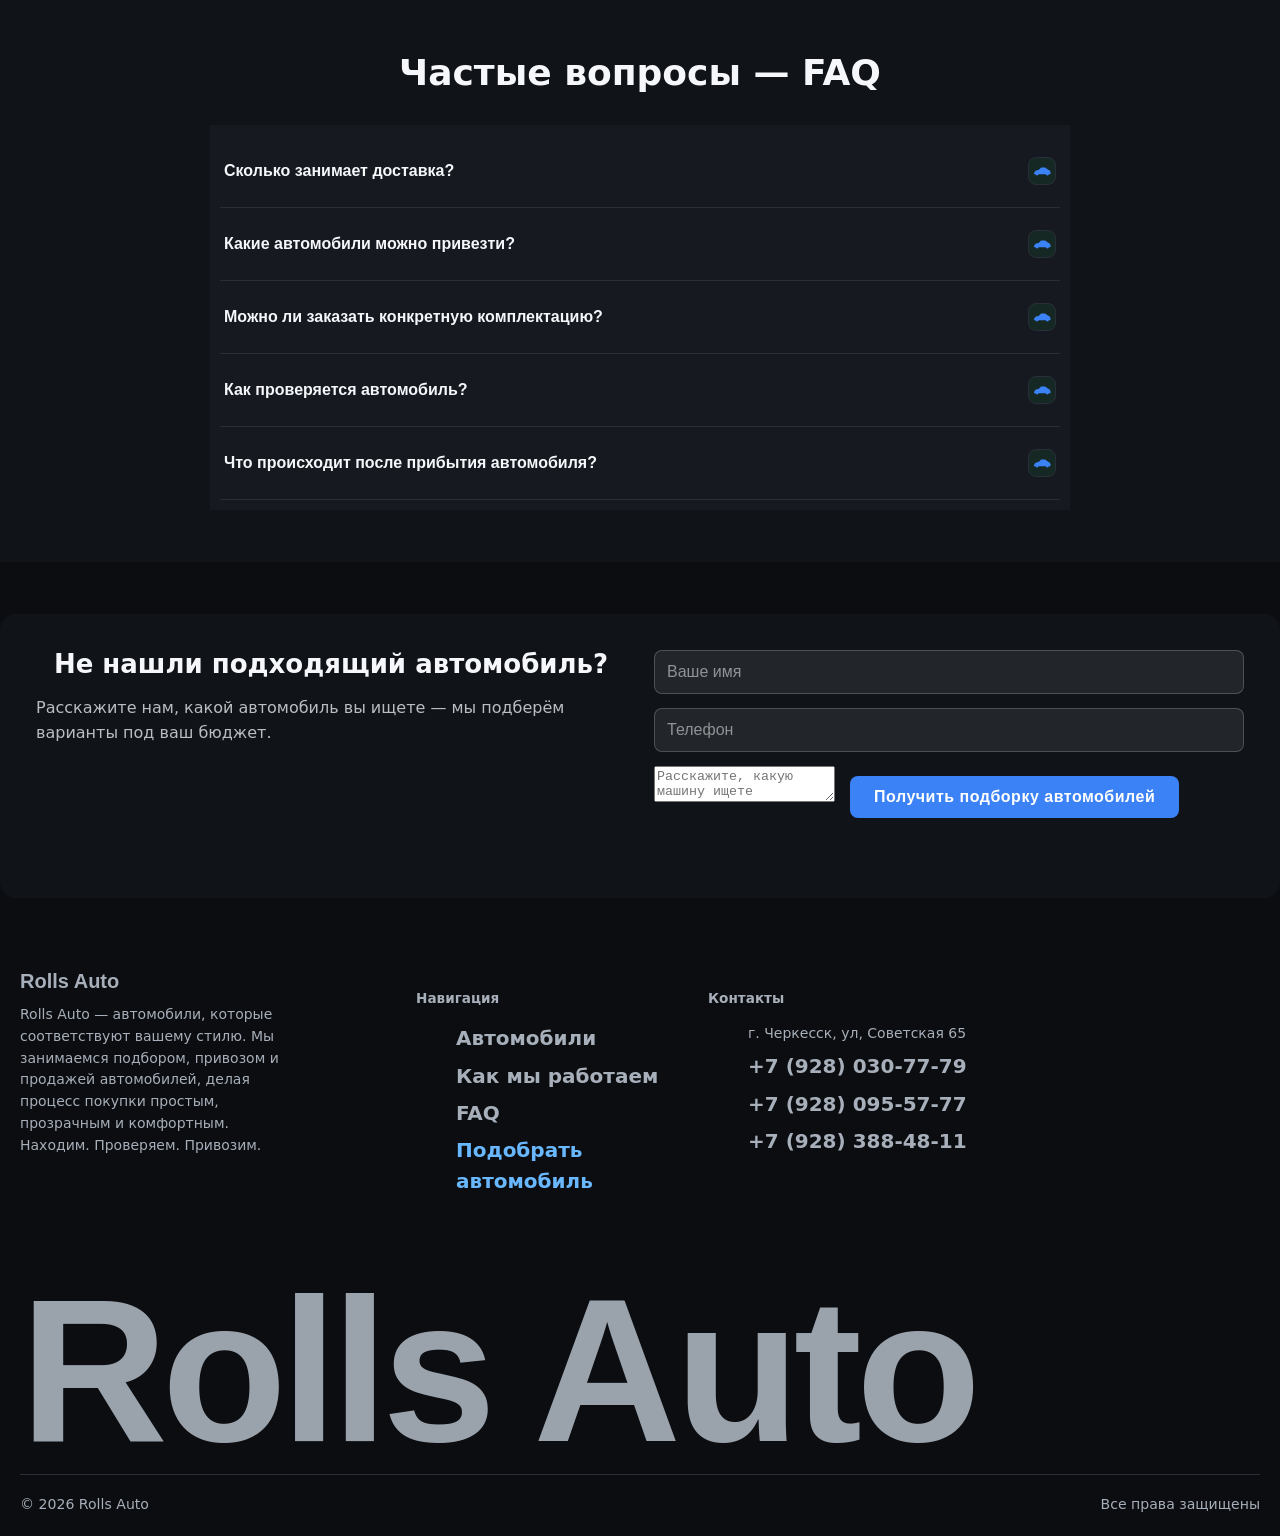
==== commit 6e4bcda2: "Add files via upload" ====
--- a/index.html
+++ b/index.html
@@ -201,7 +201,7 @@
 
             <div class="car-glow"></div>
 
-            <img id="carImage" class="car-image active" src="anim-porshe.PNG" alt="Premium SUV">
+            <img id="carImage" class="car-image active" src="anim-porshe.PNG" alt="Porsche 911 GT3" fetchpriority="high" decoding="async">
 
             <div class="car-shadow"></div>
 
@@ -355,7 +355,7 @@
         <!-- BMW M440 -->
         <div class="car-card" data-category="sport">
             <div class="car-img" >
-                <img src="images/bmw-m440/3.webp" alt="BMW M440">
+                <img src="images/bmw-m440/3.webp" alt="BMW M440" loading="lazy" decoding="async">
                 <span class="bage-card">В наличии</span>
             </div>
 
@@ -392,7 +392,7 @@
         <!-- JEEP WRANGLER RUBICON -->
         <div class="car-card" data-category="jeep">
             <div class="car-img">
-                <img src="images/red-wrangler/2.webp" alt="Jeep Wrangler Rubicon">
+                <img src="images/red-wrangler/2.webp" alt="Jeep Wrangler Rubicon" loading="lazy" decoding="async">
                 <span class="bage-card">В наличии</span>
             </div>
 
@@ -425,11 +425,40 @@
             </div>
         </div>
 
+        <!-- JEEP GRAND CHEROKEE -->
+        <div class="car-card" data-category="jeep">
+            <div class="car-img">
+                <img src="images/jeep-cheroke/IMG_3551.jpg" alt="Jeep Grand Cherokee 2018" loading="lazy" decoding="async">
+                <span class="bage-card">В наличии</span>
+            </div>
+
+            <div class="car-body">
+                <div class="body-top">
+                    <div>
+                        <span class="car-company">JEEP</span>
+                        <h3 class="car-model">Grand Cherokee</h3>
+                    </div>
+                    <span class="car-year">2018</span>
+                </div>
+
+                <div class="car-spaces">
+                    <span>⚡ 360 л.с.</span>
+                    <span>⚙️ 5.7L</span>
+                    <span>🛣 93 000 км</span>
+                </div>
+
+                <div class="card-bottom">
+                    <div><small>Цена:</small><strong>2 500 000 ₽</strong></div>
+                    <button onclick="openCar(3)">Подробнее <span>→</span></button>
+                </div>
+            </div>
+        </div>
+
 
         <!-- JEEP WRANGLER SAHARA -->
         <div class="car-card" data-category="jeep">
             <div class="car-img">
-                <img src="images/beliy-wrangler/6.webp" alt="Jeep Wrangler Sahara">
+                <img src="images/beliy-wrangler/6.webp" alt="Jeep Wrangler Sahara" loading="lazy" decoding="async">
                 <span class="bage-card">В наличии</span>
             </div>
 
@@ -1017,6 +1046,27 @@
 
             description:
                 "Jeep Wrangler Rubicon с 2.0L Turbo двигателем мощностью 270 л.с. и системой полного привода 4x4."
+        },
+
+        {
+            company: "JEEP",
+            name: "Grand Cherokee",
+            photos: [
+                "images/jeep-cheroke/IMG_3551.jpg",
+                "images/jeep-cheroke/IMG_3552.jpg",
+                "images/jeep-cheroke/IMG_3553.jpg",
+                "images/jeep-cheroke/IMG_3569.jpg"
+            ],
+            year: "2018",
+            power: "360 л.с.",
+            engine: "5.7L",
+            mileage: "93 000 км",
+            drive: "Полный",
+            gearbox: "Автомат",
+            acceleration: "7.3 сек",
+            speed: "225 км/ч",
+            price: "2 500 000 ₽",
+            description: "Jeep Grand Cherokee 2018 года с двигателем 5.7L. Хорошее техническое состояние, автомобиль на ходу. Пробег — 93 000 км."
         }
 
     ];
@@ -1035,6 +1085,29 @@
     ===================================== */
 
     let modalCurrentPhoto = 0;
+    const preloadedCarPhotos = new Map();
+
+    function preloadCarPhoto(src) {
+        if (preloadedCarPhotos.has(src)) return;
+        const preload = new Image();
+        preload.decoding = "async";
+        preloadedCarPhotos.set(src, preload);
+        preload.src = src;
+    }
+
+    function preloadCarGallery(index) {
+        cars[index]?.photos.forEach(preloadCarPhoto);
+    }
+
+    document.querySelectorAll(".car-card button[onclick^='openCar']").forEach(button => {
+        const index = Number(button.getAttribute("onclick").match(/\d+/)?.[0]);
+        button.addEventListener("mouseenter", () => preloadCarGallery(index), { once: true });
+        button.addEventListener("focus", () => preloadCarGallery(index), { once: true });
+    });
+
+    const warmFirstPhotos = () => cars.forEach(car => preloadCarPhoto(car.photos[0]));
+    if ("requestIdleCallback" in window) requestIdleCallback(warmFirstPhotos, { timeout: 1500 });
+    else window.addEventListener("load", warmFirstPhotos, { once: true });
 
 
 
@@ -1044,14 +1117,14 @@
 
     function openCar(carIndex) {
 
+        if (!cars[carIndex]) return;
+
         modalCurrentCar = carIndex;
         modalCurrentPhoto = 0;
 
-        showCar();
-
         document.getElementById("carModal").style.display = "flex";
-
         document.body.style.overflow = "hidden";
+        showCar(false);
     }
 
 
@@ -1060,33 +1133,51 @@
        ПОКАЗАТЬ МАШИНУ
     ===================================== */
 
-    function showCar() {
+    function showCar(animate = true) {
         const car = cars[modalCurrentCar];
         const image = document.getElementById("modalCarImage");
-
-        image.classList.add("photo-changing");
-
-        setTimeout(() => {
-            image.src = car.photos[modalCurrentPhoto];
-            image.alt = car.company + " " + car.name;
-
-            document.getElementById("modalCarCompany").textContent = car.company;
-            document.getElementById("modalCarName").textContent = car.name;
-            document.getElementById("modalCarDescription").textContent = car.description;
-            document.getElementById("modalCarYear").textContent = car.year;
-            document.getElementById("modalCarPower").textContent = car.power;
-            document.getElementById("modalCarEngine").textContent = car.engine;
-            document.getElementById("modalCarMileage").textContent = car.mileage;
-            document.getElementById("modalCarDrive").textContent = car.drive;
-            document.getElementById("modalCarGearbox").textContent = car.gearbox;
-            document.getElementById("modalCarAcceleration").textContent = car.acceleration;
-            document.getElementById("modalCarSpeed").textContent = car.speed;
-            document.getElementById("modalCarPrice").textContent = car.price;
-
-            image.onload = () => {
-                image.classList.remove("photo-changing");
+        if (!car || !image || !car.photos.length) return;
+
+        const photo = car.photos[modalCurrentPhoto];
+        image.alt = `${car.company} ${car.name}`;
+
+        if (!animate) {
+            image.classList.remove("photo-changing");
+            image.src = photo;
+        } else {
+            const swapPhoto = () => {
+                image.classList.add("photo-changing");
+                window.setTimeout(() => {
+                    image.onload = () => image.classList.remove("photo-changing");
+                    image.onerror = () => image.classList.remove("photo-changing");
+                    image.src = photo;
+                }, 250);
             };
-        }, 150);
+            const cachedPhoto = preloadedCarPhotos.get(photo);
+            if (cachedPhoto?.complete && cachedPhoto.naturalWidth > 0) swapPhoto();
+            else {
+                const preload = cachedPhoto || new Image();
+                preloadedCarPhotos.set(photo, preload);
+                preload.onload = () => {
+                    swapPhoto();
+                };
+                preload.onerror = () => image.classList.remove("photo-changing");
+                preload.src = photo;
+            }
+        }
+
+        document.getElementById("modalCarCompany").textContent = car.company;
+        document.getElementById("modalCarName").textContent = car.name;
+        document.getElementById("modalCarDescription").textContent = car.description;
+        document.getElementById("modalCarYear").textContent = car.year;
+        document.getElementById("modalCarPower").textContent = car.power;
+        document.getElementById("modalCarEngine").textContent = car.engine;
+        document.getElementById("modalCarMileage").textContent = car.mileage;
+        document.getElementById("modalCarDrive").textContent = car.drive;
+        document.getElementById("modalCarGearbox").textContent = car.gearbox;
+        document.getElementById("modalCarAcceleration").textContent = car.acceleration;
+        document.getElementById("modalCarSpeed").textContent = car.speed;
+        document.getElementById("modalCarPrice").textContent = car.price;
     }
 
 
@@ -1104,7 +1195,7 @@
             modalCurrentPhoto = 0;
         }
 
-        showCar();
+        showCar(true);
 
     }
 
@@ -1121,7 +1212,7 @@
             modalCurrentPhoto = car.photos.length - 1;
         }
 
-        showCar();
+        showCar(true);
 
     }
 
@@ -1203,4 +1294,4 @@
 <script src="luxury-3d-menu.js"></script>
 </body>
 
-</html>+</html>
--- a/style.css
+++ b/style.css
@@ -0,0 +1,2334 @@
+:root {
+    /* Основной фон сайта */
+    --bg: #0B0D10;
+
+    /* Фон карточек */
+    --card: #161A20;
+
+    /* Основной текст */
+    --ink: #F5F7FA;
+
+    /* Второстепенный текст */
+    --mute: #A7AFBA;
+
+    /* Линии, границы */
+    --line: #292F38;
+
+    /* Основной акцент / кнопки */
+    --acc: #3B82F6;
+
+    /* Текст на акцентных кнопках */
+    --acc-ink: #FFFFFF;
+
+    /* Дополнительный тёмный цвет */
+    --sea: #101318;
+
+    /* Текст на дополнительном фоне */
+    --sea-ink: #F5F7FA;
+
+    /* Статусы */
+    --success: #22C55E;
+    /* В наличии */
+    --warning: #F59E0B;
+    /* В пути */
+    --danger: #EF4444;
+    /* Продано */
+
+    --faq-bg: #101318;          /* фон секции */
+    --faq-card: #161A20;        /* карточка вопроса */
+    --faq-card-hover: #1C2129;  /* при наведении */
+    --faq-title: #F5F7FA;       /* вопрос */
+    --faq-text: #A7AFBA;        /* ответ */
+    --faq-line: #292F38;        /* граница */
+    --faq-icon: #3B82F6; 
+
+
+    --modal-bg: #101318;          /* основной фон окна */
+    --modal-card: #161A20;        /* блоки характеристик */
+    --modal-border: #292F38;      /* границы */
+    
+    --modal-title: #F5F7FA;       /* BMW / M440 */
+    --modal-text: #A7AFBA;        /* описание и подписи */
+    --modal-value: #F5F7FA;       /* значения характеристик */
+    
+    --modal-accent: #3B82F6;      /* акцент */
+    --modal-price: #F5F7FA;       /* цена */
+
+    box-sizing: border-box;
+
+    padding-top: env(safe-area-inset-top, 0px);
+    padding-bottom: env(safe-area-inset-bottom, 0px);
+}
+
+html, body {
+    touch-action: manipulation;
+}
+
+html {
+    scroll-padding-top: env(safe-area-inset-top, 0px);
+    scroll-behavior: smooth;
+}
+
+* {
+    box-sizing: border-box
+}
+
+body {
+    margin: 0;
+    background: var(--bg);
+    color: var(--ink);
+    font: 400 16px/1.55 Onest, system-ui, sans-serif
+}
+
+h1,
+h2,
+h3 {
+    font-family: Unbounded, Onest, system-ui, sans-serif;
+    line-height: 1.15;
+    margin: 0
+}
+
+a {
+    color: inherit
+}
+
+:focus-visible {
+    outline: 3px solid var(--acc);
+    outline-offset: 2px
+}
+
+.cars-section {
+    padding: 10px;
+}
+
+.cars {
+    display: block;
+}
+
+.auto-cards {
+    position: relative;
+    padding: 10px;
+    align-items: center;
+    justify-content: center;
+    ;
+}
+
+.auto-cards img {
+    width: 80%;
+    height: 400px;
+    object-fit: cover;
+    border-radius: 20px;
+}
+
+header {
+    display: flex;
+    justify-content: space-between;
+    align-items: center;
+    padding: 18px 0
+}
+
+.logo {
+    font: 700 18px Unbounded, sans-serif;
+    text-decoration: none
+}
+
+nav {
+    display: flex;
+    gap: 22px;
+    align-items: center;
+    font-weight: 500
+}
+
+nav a {
+    text-decoration: none;
+    color: var(--mute)
+}
+
+nav a:hover {
+    color: var(--ink)
+}
+
+.btn {
+    display: inline-block;
+    background: var(--acc);
+    color: var(--acc-ink);
+    border: 0;
+    border-radius: 8px;
+    padding: 13px 22px;
+    font: 600 16px Onest, sans-serif;
+    text-decoration: none;
+    cursor: pointer
+}
+
+.btn:hover {
+    filter: brightness(1.08)
+}
+
+.btn {
+    font-family: "Segoe UI", "Helvetica Neue", sans-serif;
+    font-weight: 600;
+    font-size: 1rem;
+    padding: 0.75em 1.5em;
+    border: none;
+    border-radius: 8px;
+    cursor: pointer;
+    transition: all 0.3s ease;
+    letter-spacing: 0.5px;
+    margin: 0 10px;
+    user-select: none;
+    margin-bottom: 10px;
+}
+
+.btn.primary {
+    background-color: #ffc727;
+    color: #222;
+    box-shadow: 0 4px 12px rgba(255, 199, 39, 0.4);
+}
+
+.btn.primary:hover {
+    background-color: #ffb400;
+    box-shadow: 0 6px 16px rgba(255, 180, 0, 0.5);
+    transform: translateY(-2px);
+}
+
+.btn.secondary {
+    background-color: transparent;
+    color: #ffc727;
+    border: 2px solid #ffc727;
+}
+
+.btn.secondary:hover {
+    background-color: #fff8e1;
+    color: #222;
+    border-color: #ffb400;
+    transform: translateY(-2px);
+}
+
+.dot {
+    height: 10px;
+    width: 10px;
+    background-color: #ccc;
+    border-radius: 50%;
+    display: inline-block;
+    cursor: pointer;
+    transition: background-color 0.3s ease;
+}
+
+.dot.active {
+    background-color: #333;
+}
+
+
+@media(max-width:768px) {
+    .slider {
+        width: 100%;
+        height: 500px;
+    }
+
+    .slider {
+        border-radius: 10px;
+    }
+
+    .btn {
+        margin: 5px;
+    }
+
+    .bottom-center {
+        width: 80%;
+        border-radius: 10px;
+    }
+
+    .bottom-center::before {
+        left: -20px;
+        bottom: -20px;
+        mask: radial-gradient(20px at top left, #0000 98%, #000);
+    }
+
+    .bottom-center::after {
+        right: -20px;
+        bottom: -20px;
+        mask: radial-gradient(20px at top right, #0000 98%, #000);
+    }
+}
+
+@media(max-width:414px) {
+    .bottom-center {
+        border-radius: 10px 10px 0 0;
+    }
+
+    .btn {
+        width: 100%;
+        margin: 5px 0;
+    }
+
+    .bottom-center::before,
+    .bottom-center::after {
+        display: none;
+    }
+
+}
+
+.map-text-div {
+    display: grid;
+    grid-template-columns: 1.1fr .9fr;
+    gap: 36px;
+}
+
+.map-photo img {
+    width: 600px;
+    height: 400px;
+    border-radius: 15px;
+    margin: 20px;
+}
+
+.text {
+    display: block;
+}
+
+.text h1 {
+    text-align: center;
+}
+
+.text p {
+    font-weight: 900;
+    font-size: 30px;
+}
+
+@media(max-width:414px) {
+    .text p {
+        font-size: 20px;
+    }
+}
+
+@media(max-width:760px) {
+    .text p {
+        font-size: 20px;
+    }
+}
+
+.reviews {
+  position: relative;
+  overflow: hidden;
+
+  padding: 120px 8%;
+  min-height: 700px;
+
+  background: var(--bg);
+  color: #fff;
+}
+
+/* Контент */
+.reviews__content {
+  position: relative;
+  z-index: 2;
+
+  max-width: 1100px;
+  margin: 0 auto;
+}
+
+.reviews__label {
+  font-size: 12px;
+  letter-spacing: .2em;
+  opacity: .6;
+}
+
+.reviews h2 {
+  margin: 20px 0 15px;
+
+  font-size: clamp(36px, 4vw, 70px);
+  line-height: .95;
+  letter-spacing: -.04em;
+}
+
+.reviews__subtitle {
+  max-width: 500px;
+
+  color: rgba(255,255,255,.6);
+}
+
+/* Отзывы */
+.reviews__cards {
+  display: flex;
+  gap: 20px;
+
+  margin-top: 60px;
+}
+
+.review {
+  position: relative;
+
+  width: 320px;
+  padding: 28px;
+
+  background-image: url(anim-TRX.PNG);
+  border: 1px solid rgba(255,255,255,.1);
+  border-radius: 20px;
+
+  backdrop-filter: blur(15px);
+}
+
+.review__stars {
+  margin-bottom: 20px;
+  letter-spacing: 3px;
+}
+
+.review p {
+  line-height: 1.6;
+  color: rgba(255,255,255,.8);
+}
+
+.review__author {
+  display: flex;
+  flex-direction: column;
+
+  margin-top: 30px;
+}
+
+.review__author span {
+  margin-top: 5px;
+
+  font-size: 13px;
+  color: rgba(255,255,255,.45);
+}
+
+
+/* Телефон */
+@media (max-width: 768px) {
+
+  .reviews {
+    padding: 80px 20px;
+  }
+
+  .reviews__cards {
+    flex-direction: column;
+  }
+
+  .review {
+    width: 100%;
+  }
+}
+
+.delivery-her-section {
+    padding: 10px;
+}
+
+.delivery-her {
+    display: grid;
+    grid-template-columns: 1.1fr .9fr;
+    gap: 36px;
+    align-items: center;
+    padding: 36px 0 64px
+}
+
+.delivery-her h1 {
+    font-size: clamp(28px, 5vw, 46px);
+    font-weight: 700
+}
+
+.delivery-her p {
+    color: var(--mute);
+    font-size: 18px;
+    max-width: 46ch;
+    margin: 18px 0 26px
+}
+
+.trk {
+    background: var(--sea);
+    color: var(--sea-ink);
+    border-radius: 14px;
+    padding: 24px
+}
+
+.trk small {
+    opacity: .7
+}
+
+.trk h3 {
+    font-size: 17px;
+    margin: 4px 0 20px
+}
+
+.st {
+    list-style: none;
+    margin: 0;
+    padding: 0 0 0 20px;
+    position: relative
+}
+
+.st:before {
+    content: "";
+    position: absolute;
+    left: 6px;
+    top: 8px;
+    bottom: 8px;
+    width: 2px;
+    background: rgba(255, 255, 255, .2)
+}
+
+.st li {
+    position: relative;
+    padding: 7px 0;
+    opacity: .6
+}
+
+.st li:before {
+    content: "";
+    position: absolute;
+    left: -22px;
+    top: 13px;
+    width: 14px;
+    height: 14px;
+    border-radius: 50%;
+    background: var(--sea);
+    border: 2px solid rgba(255, 255, 255, .4)
+}
+
+.st li.done {
+    opacity: 1
+}
+
+.st li.done:before {
+    background: #5BC29B;
+    border-color: #5BC29B
+}
+
+.st li.now {
+    opacity: 1;
+    font-weight: 600
+}
+
+.st li.now:before {
+    background: var(--acc);
+    border-color: var(--acc);
+    animation: p 1.8s infinite
+}
+
+.st span {
+    float: right;
+    font-size: 14px;
+    opacity: .75
+}
+
+@keyframes p {
+    50% {
+        box-shadow: 0 0 0 7px rgba(228, 87, 46, .25)
+    }
+}
+
+@media (prefers-reduced-motion:reduce) {
+    .st li.now:before {
+        animation: none
+    }
+
+    html {
+        scroll-behavior: auto
+    }
+}
+
+.car-cards {
+    width: 100%;
+    max-width: 350px;
+    perspective: 1000px;
+    -webkit-tap-highlight-color: transparent;
+}
+
+.car-card {
+    position: relative;
+    overflow: hidden;
+    border-radius: 20px;
+    background: var(--card);
+    box-shadow: 0 20px 50px rgba(0, 0, 0, .3),
+        inset 0 1px 0 rgba(255, 255, 255, .08);
+}
+
+/* ===== КАРТОЧКИ АВТОМОБИЛЕЙ ===== */
+
+/* Компьютер и большой экран */
+section#cars .car-cards {
+display: grid;
+grid-template-columns: repeat(3, minmax(0, 1fr));
+gap: 24px;
+
+
+width: 100%;
+max-width: 1200px;
+margin: 30px auto;
+padding: 0 24px;
+box-sizing: border-box;
+
+
+}
+
+/* Каждая карточка */
+section#cars .car-card {
+width: 100%;
+min-width: 0;
+box-sizing: border-box;
+overflow: hidden;
+}
+
+/* Фотографии автомобилей */
+section#cars .car-card img {
+display: block;
+width: 100%;
+height: 250px;
+object-fit: cover;
+}
+
+/* Планшеты */
+@media (max-width: 900px) {
+section#cars .car-cards {
+grid-template-columns: repeat(2, minmax(0, 1fr));
+gap: 20px;
+padding: 0 20px;
+}
+}
+
+/* Телефоны */
+@media (max-width: 600px) {
+section#cars .car-cards {
+display: grid;
+grid-template-columns: minmax(0, 1fr);
+gap: 20px;
+
+
+    width: 100%;
+    margin: 20px auto;
+    padding: 0 16px;
+}
+
+section#cars .car-card {
+    width: 100%;
+    min-width: 0;
+}
+
+section#cars .car-card img {
+    width: 100%;
+    height: auto;
+    aspect-ratio: 16 / 10;
+    object-fit: cover;
+}
+
+
+}
+
+
+.car-image {
+    position: relative;
+    width: 100px;
+    height: 220px;
+    overflow: hidden;
+}
+
+.car-img img {
+    width: 100%;
+    height: 100%;
+    display: block;
+
+    object-fit: cover;
+}
+
+.bage-card {
+    position: absolute;
+    top: 14px;
+    right: 14px;
+
+    background: var(--success);
+    border-radius: 20px;
+    padding: 7px 11px;
+
+    backdrop-filter: blur(10px);
+
+    font-size: 11px;
+    font-weight: 700;
+}
+
+.car-body {
+    position: relative;
+    padding: 18px;
+    z-index: 2;
+}
+
+.body-top {
+    display: flex;
+    justify-content: space-around;
+    align-items: flex-start;
+    gap: 10px;
+}
+
+.car-company {
+    display: block;
+    color: #888;
+    font-size: 11px;
+    letter-spacing: 2px;
+    font-weight: 700;
+    text-transform: uppercase;
+}
+
+.car-cards h3 {
+    margin: 5px 0 0;
+    font-size: 24px;
+    color: white;
+    line-height: 1.2;
+}
+
+.car-year {
+    padding: 6px 9px;
+    border-radius: 8px;
+    background: rgba(255, 255, 255, .07);
+    color: #aaa;
+    font-size: 12px;
+}
+
+.car-spaces {
+    position: relative;
+    padding: 15px 5px;
+    align-items: center;
+    justify-content: center;
+    margin: 0 auto;
+}
+
+.car-spaces span {
+    background: rgba(255, 255, 255, .07);
+    gap: 5px;
+    padding: 7px 9px;
+    color: #aaa;
+    border-radius: 20px;
+    font-size: 15px;
+}
+
+.card-bottom {
+    display: flex;
+    justify-content: space-around;
+    align-items: flex-start;
+    gap: 50px;
+}
+
+.card-bottom small {
+    font-weight: 500;
+    font-size: 20px;
+    padding: 10px;
+}
+
+.card-bottom button {
+    border-radius: 20px;
+    font-size: 15px;
+    font-weight: 700;
+    padding: 7px 5px;
+    background: var(--acc);
+    color: var(--ink);
+}
+
+section {
+    padding: 52px 0
+}
+
+
+
+
+
+.bd.way {
+    background: #2F6FDB
+}
+
+.bd.stock {
+    background: #1E9E6A
+}
+
+.bd.sold {
+    background: #7C8A90
+}
+
+
+
+.flt {
+    display: flex;
+    gap: 16px;
+    flex-wrap: wrap;
+    margin: -6px 0 20px;
+    font-size: 15px
+}
+
+.flt button {
+    background: none;
+    border: 0;
+    border-bottom: 2px solid transparent;
+    color: var(--mute);
+    padding: 4px 0;
+    font: 500 15px Onest, sans-serif;
+    cursor: pointer
+}
+
+.flt button[aria-pressed="true"] {
+    color: var(--ink);
+    border-color: var(--acc)
+}
+
+label {
+    display: block;
+    font-size: 14px;
+    color: var(--mute);
+    margin-bottom: 6px
+}
+
+input,
+select {
+    width: 100%;
+    padding: 12px;
+    border: 1px solid var(--line);
+    border-radius: 8px;
+    background: var(--bg);
+    color: var(--ink);
+    font: 400 16px Onest, sans-serif;
+    margin-bottom: 14px
+}
+
+.wrap h2 {
+    font-size: 36px;
+    text-align: center;
+}
+
+.steps {
+    display: grid;
+    grid-template-columns: repeat(4, 1fr);
+    gap: 14px;
+    counter-reset: s;
+    padding: 10px;
+    list-style: none
+}
+
+.steps li {
+    border-top: 3px solid var(--acc);
+    padding-top: 12px;
+    counter-increment: s
+}
+
+.steps li:before {
+    content: counter(s);
+    font: 700 22px Unbounded, sans-serif;
+    color: var(--acc)
+}
+
+.steps b {
+    display: block;
+    margin: 6px 0 4px
+}
+
+.steps span {
+    color: var(--mute);
+    font-size: 15px
+}
+
+.cta {
+    background: var(--sea);
+    color: var(--sea-ink);
+    border-radius: 16px;
+    padding: 36px;
+    display: grid;
+    grid-template-columns: 1fr 1fr;
+    gap: 28px
+}
+
+.cta h2 {
+    font-size: 26px
+}
+
+.cta p {
+    opacity: .75
+}
+
+.cta input {
+    background: rgba(255, 255, 255, .08);
+    border-color: rgba(255, 255, 255, .2);
+    color: inherit
+}
+
+.cta input::placeholder {
+    color: rgba(255, 255, 255, .5)
+}
+
+#ok {
+    margin-top: 10px;
+    color: #5BC29B;
+    min-height: 24px
+}
+
+.faq {
+    max-width: 860px;
+    margin: 0 auto;
+    padding: 10px;
+    background: var(--faq-card);
+}
+
+.faq-section {
+    background: var(--faq-bg);
+}
+
+details.qa {
+    border-bottom: 1px solid var(--line)
+}
+
+details.qa summary {
+    list-style: none;
+    cursor: pointer;
+    padding: 22px 4px;
+    display: flex;
+    justify-content: space-between;
+    gap: 16px;
+    align-items: center;
+    font-family: 'Unbounded', sans-serif;
+    font-weight: 600;
+    font-size: 16px;
+    color: var(--faq-title)
+}
+
+details.qa summary::-webkit-details-marker {
+    display: none
+}
+
+details.qa .pl {
+    width: 28px;
+    height: 28px;
+    flex-shrink: 0;
+    border: 1.5px solid var(--faq-line);
+    background: rgba(22, 163, 74, .1);
+    border-radius: 8px;
+    display: flex;
+    align-items: center;
+    justify-content: center;
+    color: var(--faq-icon);
+    font-weight: 800;
+    transition: transform .25s, background .25s, color .25s;
+    font-size: 16px
+}
+
+details.qa[open] summary {
+    color: #6C4CF1
+}
+
+details.qa[open] .pl {
+    transform: rotate(45deg);
+    background: linear-gradient(120deg, #6C4CF1, #8B6CF6);
+    border-color: transparent;
+    color: #fff
+}
+
+details.qa .ans {
+    padding: 0 4px 24px;
+    color: var(--faq-text);
+    line-height: 1.65;
+    max-width: 760px
+}
+
+.pl {
+    display: inline-flex;
+    align-items: center;
+    justify-content: center;
+    width: 24px;
+    height: 24px;
+}
+
+.pl svg {
+    width: 20px;
+    height: 20px;
+    fill: currentColor;
+}
+
+footer {
+    padding: 30px 0 40px;
+    color: var(--mute);
+    font-size: 14px
+}
+
+@media (max-width:760px) {
+
+    .delivery-her,
+    .map-text-div,
+    .cta {
+        grid-template-columns: 1fr
+    }
+
+    .map-photo img {
+        width: 350px;
+        height: 200px;
+    }
+
+    .steps {
+        grid-template-columns: 1fr 1fr
+    }
+
+    nav a:not(.btn) {
+        display: none
+    }
+}
+
+/* ========================================
+   RESET
+======================================== */
+
+/* =========================================================
+   STRADA RENTAL HERO
+   ========================================================= */
+
+/* =========================================================
+   ANIMATED HERO
+   ========================================================= */
+
+.anim-hero {
+    position: relative;
+    width: 100%;
+    min-height: 760px;
+    overflow: hidden;
+    background:
+        radial-gradient(circle at 75% 45%,
+            rgba(190, 235, 60, 0.10),
+            transparent 30%),
+        radial-gradient(circle at 50% 100%,
+            rgba(255, 255, 255, 0.03),
+            transparent 35%),
+        #070907;
+}
+
+
+/* =========================================================
+   HERO CONTENT
+   ========================================================= */
+
+.anim-hero .hero-content {
+    position: relative;
+    width: 100%;
+    max-width: 1200px;
+    min-height: 760px;
+    margin: 0 auto;
+
+    display: grid;
+
+    grid-template-columns:
+        minmax(280px, 0.9fr) minmax(350px, 1.2fr) minmax(220px, 0.6fr);
+
+    grid-template-rows:
+        1fr auto;
+
+    grid-template-areas:
+        "text car info"
+        "booking booking booking";
+
+    gap: 20px;
+    align-items: center;
+}
+
+
+/* =========================================================
+   TEXT
+   ========================================================= */
+
+.anim-hero .hero-text {
+    grid-area: text;
+    position: relative;
+    z-index: 5;
+
+    width: 100%;
+    padding: 0;
+}
+
+.anim-hero .eyebrow {
+    color: #858a82;
+    font-size: 10px;
+    letter-spacing: 3px;
+    font-weight: 700;
+}
+
+.anim-hero .hero-text h1 {
+    margin-top: 20px;
+
+    max-width: 600px;
+
+    font-size: clamp(42px, 5vw, 72px);
+    line-height: 0.95;
+    letter-spacing: -4px;
+    font-weight: 800;
+}
+
+.anim-hero .hero-description {
+    max-width: 390px;
+    margin-top: 28px;
+
+    color: #858a85;
+    font-size: 14px;
+    line-height: 1.7;
+}
+
+
+/* =========================================================
+   CAR TYPE BUTTONS
+   ========================================================= */
+
+.anim-hero .car-types {
+    display: flex;
+    flex-wrap: wrap;
+    gap: 6px;
+
+    margin-top: 32px;
+}
+
+.anim-hero .car-type {
+    height: 38px;
+
+    padding: 0 16px;
+
+    border: 1px solid #292e28;
+    border-radius: 8px;
+
+    background: #101310;
+    color: #747a73;
+
+    font-size: 10px;
+    font-weight: 700;
+
+    cursor: pointer;
+
+    transition:
+        background .25s ease,
+        color .25s ease,
+        border-color .25s ease,
+        transform .2s ease;
+}
+
+.anim-hero .car-type:hover {
+    color: white;
+    border-color: #50574d;
+}
+
+.anim-hero .car-type.active {
+    background: #c9f542;
+    color: #101210;
+    border-color: #c9f542;
+}
+
+
+/* =========================================================
+   CAR STAGE
+   ========================================================= */
+
+.anim-hero .car-stage {
+    grid-area: car;
+
+    position: relative;
+
+    width: 100%;
+    min-width: 0;
+    height: 500px;
+
+    display: flex;
+    align-items: center;
+    justify-content: center;
+
+    overflow: visible;
+}
+
+.anim-hero .car-glow {
+    position: absolute;
+
+    width: 480px;
+    height: 220px;
+
+    border-radius: 50%;
+
+    background:
+        radial-gradient(ellipse,
+            rgba(190, 235, 60, .14),
+            transparent 70%);
+
+    filter: blur(25px);
+
+    pointer-events: none;
+}
+
+.anim-hero .car-image {
+    position: relative;
+
+    width: 100%;
+    max-width: 650px;
+    height: 430px;
+
+    object-fit: contain;
+
+    z-index: 3;
+
+    user-select: none;
+    pointer-events: none;
+
+    opacity: 1;
+
+    transform: translateX(0) scale(1);
+
+    filter:
+        drop-shadow(0 35px 35px rgba(0, 0, 0, .65));
+
+    transition:
+        transform .75s cubic-bezier(.77, 0, .18, 1),
+        opacity .45s ease,
+        filter .55s ease;
+}
+
+
+/* Старая машина */
+
+.anim-hero .car-image.exit {
+    transform:
+        translateX(120%) scale(.72);
+
+    opacity: 0;
+
+
+}
+
+
+/* Новая машина */
+
+.anim-hero .car-image.enter {
+    transform:
+        translateX(-120%) scale(.72);
+
+    opacity: 0;
+
+
+}
+
+
+/* Активная машина */
+
+.anim-hero .car-image.active {
+    transform:
+        translateX(0) scale(1);
+
+    opacity: 1;
+
+
+}
+
+
+/* =========================================================
+   CAR SHADOW
+   ========================================================= */
+
+.anim-hero .car-shadow {
+    position: absolute;
+
+    z-index: 1;
+
+    bottom: 55px;
+
+    width: 65%;
+    height: 35px;
+
+    border-radius: 50%;
+
+    background: rgba(0, 0, 0, .8);
+
+    filter: blur(20px);
+}
+
+
+/* =========================================================
+   CAR INFO
+   ========================================================= */
+
+.anim-hero .car-info {
+    grid-area: info;
+
+    position: relative;
+    z-index: 5;
+
+    width: 100%;
+    max-width: 260px;
+
+    align-self: center;
+}
+
+.anim-hero .car-info-top {
+    display: flex;
+
+    justify-content: space-between;
+    align-items: center;
+}
+
+.anim-hero .car-label {
+    color: #c9f542;
+
+    font-size: 8px;
+    letter-spacing: 2px;
+}
+
+.anim-hero .car-number {
+    color: #41463e;
+
+    font-size: 28px;
+    font-weight: 800;
+}
+
+.anim-hero .car-info h2 {
+    margin-top: 5px;
+
+    font-size: 22px;
+    letter-spacing: -.5px;
+}
+
+.anim-hero .car-info p {
+    margin-top: 8px;
+
+    color: #777d76;
+
+    font-size: 11px;
+    line-height: 1.5;
+}
+
+.anim-hero .car-specs {
+    display: flex;
+
+    gap: 25px;
+
+    margin-top: 18px;
+    padding-top: 15px;
+
+    border-top: 1px solid #252a24;
+}
+
+.anim-hero .car-specs div {
+    display: flex;
+    flex-direction: column;
+
+    gap: 3px;
+}
+
+.anim-hero .car-specs strong {
+    font-size: 14px;
+}
+
+.anim-hero .car-specs span {
+    color: #656b64;
+
+    font-size: 7px;
+    letter-spacing: 1px;
+}
+
+
+/* =========================================================
+   BOOKING
+   ========================================================= */
+
+.anim-hero .booking {
+    grid-area: booking;
+
+    width: min(720px, 100%);
+
+    margin: 0 auto 35px;
+
+    padding: 12px;
+
+    display: grid;
+
+    grid-template-columns:
+        1fr 1fr 150px;
+
+    gap: 10px;
+    backdrop-filter: blur(20px);
+
+    position: relative;
+    z-index: 10;
+}
+
+.anim-hero .book-btn {
+    width: 100%;
+    height: 40px;
+
+    border: 0;
+    border-radius: 10px;
+
+    background: #c9f542;
+    color: #11150d;
+
+    font-size: 17px;
+    font-weight: 900;
+    text-decoration: none;
+    text-align: center;
+
+    cursor: pointer;
+}
+
+/* =========================================================
+   TABLET
+   ========================================================= */
+
+@media (max-width: 1050px) {
+
+    .anim-hero .hero-content {
+        width: calc(100% - 40px);
+
+        grid-template-columns:
+            1fr 1fr;
+
+        grid-template-areas:
+            "text car"
+            "info info"
+            "booking booking";
+    }
+
+    .anim-hero .car-info {
+        max-width: 100%;
+    }
+
+    .anim-hero .car-stage {
+        height: 430px;
+    }
+}
+
+/* =========================================================
+   MOBILE
+   ========================================================= */
+
+@media (max-width: 760px) {
+
+    .anim-hero {
+        min-height: 0;
+        padding: 30px 0;
+    }
+
+    .anim-hero .hero-content {
+        width: calc(100% - 28px);
+        min-height: 0;
+
+        display: flex;
+        flex-direction: column;
+        gap: 0;
+    }
+
+    .anim-hero .hero-text {
+        order: 1;
+        width: 100%;
+    }
+
+    .anim-hero .hero-text h1 {
+        max-width: 100%;
+
+        font-size: 39px;
+        line-height: .95;
+        letter-spacing: -2px;
+    }
+
+    .anim-hero .hero-description {
+        max-width: 100%;
+        font-size: 12px;
+    }
+
+    .anim-hero .car-types {
+        overflow-x: auto;
+        flex-wrap: nowrap;
+
+        padding-bottom: 5px;
+
+        scrollbar-width: none;
+    }
+
+    .anim-hero .car-type {
+        flex: 0 0 auto;
+    }
+
+    .anim-hero .car-stage {
+        order: 2;
+
+        width: 100%;
+        height: 250px;
+        min-height: 250px;
+
+        margin-top: 10px;
+    }
+
+    .anim-hero .car-image {
+        width: 100%;
+        height: 350px;
+    }
+
+    .anim-hero .car-glow {
+        width: 350px;
+        height: 180px;
+    }
+
+    .anim-hero .car-shadow {
+        bottom: 20px;
+    }
+
+    .anim-hero .car-info {
+        order: 3;
+
+        width: 100%;
+        max-width: none;
+
+        margin-top: 5px;
+    }
+
+    .anim-hero .booking {
+        order: 4;
+
+        width: 100%;
+
+        margin-top: 25px;
+        margin-bottom: 0;
+
+        grid-template-columns: 1fr 1fr;
+    }
+
+    .anim-hero .book-btn {
+        grid-column: 1 / -1;
+    }
+}
+
+/* =========================================================
+   SMALL MOBILE
+   ========================================================= */
+
+@media (max-width: 430px) {
+
+    .anim-hero .hero-text h1 {
+        font-size: 34px;
+    }
+
+    .anim-hero .car-stage {
+        height: 220px;
+        min-height: 220px;
+    }
+
+    .anim-hero .car-image {
+        height: 350px;
+    }
+
+    .anim-hero .booking {
+        grid-template-columns: 1fr;
+    }
+
+    .anim-hero .book-btn {
+        grid-column: auto;
+    }
+}
+
+/* Текст верхнего блока */
+.hero-text,
+.car-info {
+    transition:
+        opacity 0.25s ease,
+        transform 0.25s ease;
+}
+
+/* Когда старый текст исчезает */
+.hero-text.text-exit,
+.car-info.text-exit {
+    opacity: 0;
+    transform: translateY(15px);
+}
+
+/* Когда новый текст появляется */
+.hero-text.text-enter,
+.car-info.text-enter {
+    opacity: 0;
+    transform: translateY(-15px);
+}
+
+/* После появления */
+.hero-text.text-active,
+.car-info.text-active {
+    opacity: 1;
+    transform: translateY(0);
+}
+
+/* Анимация текста при смене автомобиля */
+.hero-text,
+.car-info {
+    opacity: 1;
+    transform: translateY(0);
+    transition:
+        opacity 0.45s ease,
+        transform 0.45s ease;
+}
+
+.hero-text.text-exit,
+.car-info.text-exit {
+    opacity: 0;
+    transform: translateY(20px);
+}
+
+.hero-text.text-enter,
+.car-info.text-enter {
+    opacity: 0;
+    transform: translateY(-20px);
+}
+
+
+/* Отдельно для телефонов */
+@media (max-width: 760px) {
+    .hero-text,
+    .car-info {
+        opacity: 1;
+        transform: translateY(0);
+        transition:
+            opacity 0.4s ease,
+            transform 0.4s ease;
+    }
+
+    .hero-text.text-exit,
+    .car-info.text-exit {
+        opacity: 0;
+        transform: translateY(15px);
+    }
+
+    .hero-text.text-enter,
+    .car-info.text-enter {
+        opacity: 0;
+        transform: translateY(-15px);
+    }
+}
+
+.coffee {
+    position: relative;
+
+    width: 1200px;
+    height: 720px;
+
+    margin: 0 auto;
+
+    overflow: hidden;
+
+    background: var(--bg);
+}
+
+/* Заголовок */
+
+.coffee > h1 {
+    position: absolute;
+
+    top: 20px;
+    left: 50%;
+
+    transform: translateX(-50%);
+
+    color: var(--ink);
+
+    font-size: 32px;
+    font-weight: 700;
+}
+
+/* Информационные блоки */
+
+.info {
+    position: absolute;
+
+    width: 390px;
+
+    color: var(--ink);
+}
+
+.info h2 {
+    position: relative;
+    z-index: 2;
+
+    margin-bottom: 12px;
+
+    font-size: 28px;
+    line-height: 1.35;
+    font-weight: 400;
+}
+
+.info p {
+    position: relative;
+    z-index: 2;
+
+    width: 280px;
+
+    margin-left: 80px;
+
+    color: var(--ink);
+
+    font-size: 15px;
+    line-height: 1.55;
+}
+
+/* Большие цифры */
+
+.big-number {
+    position: absolute;
+
+    left: -25px;
+    top: -30px;
+
+    font-size: 190px;
+    line-height: 1;
+
+    color: rgb(47, 0, 134);
+
+    font-weight: 700;
+
+    z-index: 0;
+}
+
+.info-1 {
+    top: 105px;
+    left: 60px;
+}
+
+.info-2 {
+    top: 105px;
+    right: 60px;
+}
+
+.info-3 {
+    top: 405px;
+    left: 60px;
+}
+
+.info-4 {
+    top: 405px;
+    right: 60px;
+}
+
+@media (max-width: 768px) {
+
+    .coffee {
+        width: 100%;
+        height: auto;
+        min-height: 100vh;
+
+        margin: 0;
+
+        padding: 100px 25px 50px;
+
+        overflow: hidden;
+    }
+
+    /* Заголовок */
+
+    .coffee > h1 {
+        position: relative;
+
+        top: auto;
+        left: auto;
+
+        transform: none;
+
+        text-align: center;
+
+        font-size: 28px;
+
+        margin-bottom: 80px;
+    }
+
+    /* Все 4 блока */
+
+    .info {
+        position: relative;
+
+        width: 100%;
+
+        top: auto;
+        right: auto;
+        bottom: auto;
+        left: auto;
+
+        margin: 0 0 80px 0;
+    }
+
+    /* На всякий случай сбрасываем
+       позиционирование каждого блока */
+
+    .info-1,
+    .info-2,
+    .info-3,
+    .info-4 {
+        position: relative;
+
+        top: auto;
+        right: auto;
+        bottom: auto;
+        left: auto;
+    }
+
+    /* Заголовки */
+
+    .info h2 {
+        font-size: 24px;
+        line-height: 1.3;
+
+        margin-bottom: 15px;
+    }
+
+    /* Текст */
+
+    .info p {
+        width: 100%;
+
+        margin-left: 0;
+
+        font-size: 14px;
+        line-height: 1.6;
+    }
+
+    /* Большие цифры */
+
+    .big-number {
+        left: -10px;
+        top: -40px;
+
+        font-size: 130px;
+    }
+}
+
+.footer {
+  text-align: center;
+
+  padding: 30px 20px;
+
+  color: #888;
+
+  font-size: 14px;
+}
+
+footer {
+  background: var(--bg2);
+  padding: 20px;
+  margin: 0 auto;
+}
+
+.f-top {
+  display: grid;
+  grid-template-columns: 1.4fr 1fr 1fr 1fr;
+  gap: 2rem;
+}
+
+.f-top h4 {
+  font-size: .85rem;
+  color: var(--mute);
+  font-weight: 600;
+  margin-bottom: .8rem
+}
+
+.f-top ul {
+  list-style: none;
+  display: grid;
+  gap: .4rem
+}
+
+.f-top a:hover {
+  text-decoration: underline
+}
+
+.f-big {
+  font-family: var(--serif);
+  font-weight: 900;
+  letter-spacing: -.03em;
+  line-height: .85;
+  font-size: clamp(4rem, 16vw, 17rem);
+  margin: clamp(2rem, 6vw, 4.5rem) 0 1rem;
+  white-space: nowrap;
+  overflow: hidden;
+  opacity: .92;
+  font-family:
+  -apple-system,
+  BlinkMacSystemFont,
+  "SF Pro Display",
+  "SF Pro Text",
+  "Helvetica Neue",
+  Arial,
+  sans-serif;
+}
+
+.f-bot {
+  display: flex;
+  justify-content: space-between;
+  gap: 1rem;
+  flex-wrap: wrap;
+  color: var(--mute);
+  font-size: .88rem;
+  border-top: 1px solid var(--line);
+  padding-top: 1.2rem
+}
+
+.f-top a {
+    text-decoration: none;
+    font-size: 20px;
+    font-weight: 600;
+    color: var();
+}
+
+.f-top a:hover {
+    text-decoration: none;
+}
+
+@media(max-width:860px) {
+  .f-top {
+    grid-template-columns: 1fr 1fr
+  }
+
+  .f-top>:first-child {
+    grid-column: 1/-1
+  }
+}
+
+@media(max-width:463px) {
+    .f-top {
+        grid-template-columns: none;
+    }
+}
+
+/* =========================================
+   МОДАЛЬНОЕ ОКНО
+========================================= */
+
+.car-modal {
+    display: none;
+
+    position: fixed;
+    inset: 0;
+
+    z-index: 9999;
+
+    padding: 30px 20px;
+
+    background: rgba(0, 0, 0, 0.72);
+
+    align-items: center;
+    justify-content: center;
+
+    overflow-y: auto;
+}
+
+
+/* =========================================
+   ОСНОВНОЕ ОКНО
+========================================= */
+
+.car-modal-box {
+    position: relative;
+
+    width: 520px;
+    max-width: 100%;
+
+    max-height: 78vh;
+
+    background: #fff;
+
+    border-radius: 18px;
+
+    overflow-y: auto;
+    overflow-x: hidden;
+
+
+
+    box-shadow:
+        0 20px 70px rgba(0, 0, 0, 0.3);
+
+    animation: carModalOpen 0.25s ease;
+}
+
+
+@keyframes carModalOpen {
+
+    from {
+        opacity: 0;
+        transform: translateY(15px) scale(0.98);
+    }
+
+    to {
+        opacity: 1;
+        transform: translateY(0) scale(1);
+    }
+
+}
+
+
+/* =========================================
+   ФОТО
+========================================= */
+
+.car-modal-photo {
+    position: relative;
+
+    width: 100%;
+
+    height: 390px;
+
+    background: #111;
+
+    overflow: hidden;
+}
+
+
+.car-modal-photo img {
+    width: 100%;
+    height: 100%;
+
+    object-fit: cover;
+
+    display: block;
+}
+
+
+/* =========================================
+   КНОПКА ЗАКРЫТИЯ
+========================================= */
+
+.car-modal-close {
+
+    position: absolute;
+
+    top: 14px;
+    right: 14px;
+
+    z-index: 20;
+
+    width: 40px;
+    height: 40px;
+
+    border: none;
+
+    border-radius: 50%;
+
+    background: rgba(0, 0, 0, 0.6);
+
+    color: #fff;
+
+    font-size: 27px;
+
+    line-height: 1;
+
+    cursor: pointer;
+
+    transition: 0.2s;
+}
+
+
+.car-modal-close:hover {
+    background: #000;
+}
+
+
+/* =========================================
+   СТРЕЛКИ ФОТО
+========================================= */
+
+.modal-arrow {
+
+    position: absolute;
+
+    top: 50%;
+
+    transform: translateY(-50%);
+
+    z-index: 10;
+
+    width: 44px;
+    height: 44px;
+
+    border: none;
+
+    border-radius: 50%;
+
+    background: rgba(0, 0, 0, 0.55);
+
+    color: #fff;
+
+    font-size: 34px;
+
+    line-height: 35px;
+
+    cursor: pointer;
+
+    transition: 0.2s;
+}
+
+
+.modal-arrow:hover {
+    background: rgba(0, 0, 0, 0.85);
+}
+
+
+.modal-arrow-left {
+    left: 15px;
+}
+
+
+.modal-arrow-right {
+    right: 15px;
+}
+
+
+/* =========================================
+   ИНФОРМАЦИЯ
+========================================= */
+
+.car-modal-info {
+    background: var(--modal-bg);
+    padding: 24px 28px 28px;
+}
+
+
+.car-modal-info > span {
+
+    display: block;
+
+    margin-bottom: 3px;
+
+    color: #888;
+
+    font-size: 13px;
+
+    font-weight: 500;
+}
+
+
+.car-modal-info h2 {
+
+    margin: 0 0 8px;
+
+    font-size: 30px;
+
+    line-height: 1.2;
+}
+
+
+.car-modal-info p {
+
+    margin: 0 0 20px;
+
+    color: #666;
+
+    font-size: 14px;
+
+    line-height: 1.5;
+}
+
+
+/* =========================================
+   ХАРАКТЕРИСТИКИ
+========================================= */
+
+.modal-car-specs {
+
+    display: grid;
+
+    grid-template-columns:
+        repeat(4, 1fr);
+
+    gap: 8px;
+}
+
+
+.modal-car-specs div {
+
+    padding: 11px 12px;
+
+    background: var(--modal-card);
+
+    border-radius: 10px;
+}
+
+
+.modal-car-specs small {
+
+    display: block;
+
+    margin-bottom: 4px;
+
+    color: #888;
+
+    font-size: 11px;
+}
+
+
+.modal-car-specs strong {
+
+    display: block;
+
+    font-size: 14px;
+
+    font-weight: 600;
+}
+
+
+/* =========================================
+   ЦЕНА
+========================================= */
+
+.modal-car-price {
+
+    display: flex;
+
+    align-items: center;
+
+    justify-content: space-between;
+
+    margin-top: 18px;
+
+    padding-top: 16px;
+
+    border-top: 1px solid #eee;
+}
+
+
+.modal-car-price small {
+
+    color: #888;
+
+    font-size: 13px;
+}
+
+
+.modal-car-price strong {
+
+    font-size: 24px;
+}
+
+
+/* =========================================
+   МОБИЛЬНАЯ ВЕРСИЯ
+========================================= */
+
+@media (max-width: 700px) {
+    .car-modal {
+        padding: 10px;
+    }
+
+    .car-modal-box {
+        width: 70%;
+        max-height: 72vh;
+        border-radius: 15px;
+        overflow-y: auto;
+    }
+
+    .car-modal-photo {
+        height: 260px;
+        flex-shrink: 0;
+    }
+
+    .car-modal-info {
+        padding: 20px;
+    }
+
+    .car-modal-info h2 {
+        font-size: 25px;
+    }
+
+    .modal-car-specs {
+        grid-template-columns: repeat(2, 1fr);
+    }
+
+    .modal-car-price strong {
+        font-size: 21px;
+    }
+}
+
+@media (max-width: 460px) {
+
+    .car-modal {
+
+        padding: 15px;
+    }
+
+
+    .car-modal-box {
+
+        width: 100%;
+
+        max-height: 72vh;
+
+        border-radius: 15px;
+    }
+
+
+    .car-modal-photo {
+
+        height: 260px;
+    }
+
+
+    .car-modal-info {
+
+        padding: 20px;
+    }
+
+
+    .car-modal-info h2 {
+
+        font-size: 25px;
+    }
+
+
+    .modal-car-specs {
+
+        grid-template-columns:
+            repeat(2, 1fr);
+    }
+
+
+    .modal-car-price strong {
+
+        font-size: 21px;
+    }
+
+}
+
+.car-modal-photo img {
+    transition: opacity 0.25s ease, transform 0.25s ease;
+}
+
+.car-modal-photo img.photo-changing {
+    opacity: 0;
+    transform: scale(0.98);
+}
+
+/* ===== КАТЕГОРИИ АВТОМОБИЛЕЙ ===== */
+
+.car-categories {
+display: flex;
+justify-content: center;
+align-items: center;
+flex-wrap: wrap;
+gap: 12px;
+max-width: 1200px;
+margin: 30px auto;
+padding: 0 24px;
+box-sizing: border-box;
+}
+
+.car-category {
+padding: 12px 24px;
+border: 1px solid #333;
+border-radius: 8px;
+background: transparent;
+color: inherit;
+font: inherit;
+cursor: pointer;
+transition: background 0.25s, color 0.25s, border-color 0.25s;
+}
+
+.car-category:hover,
+.car-category.active {
+background: #c8a96a;
+color: #111;
+border-color: #c8a96a;
+}
+
+.car-card[hidden] {
+display: none !important;
+}
+
+@media (max-width: 600px) {
+.car-categories {
+gap: 8px;
+padding: 0 16px;
+}
+
+
+.car-category {
+    padding: 10px 16px;
+}
+
+
+}
--- a/luxury-3d-menu.css
+++ b/luxury-3d-menu.css
@@ -0,0 +1,568 @@
+.ra-simple-header {
+  position: fixed;
+
+  top: 0;
+  left: 0;
+  right: 0;
+
+  width: 100%;
+
+  height: 82px;
+
+  padding: 0 42px;
+
+  display: flex;
+
+  align-items: center;
+
+  justify-content: space-between;
+
+  box-sizing: border-box;
+
+  z-index: 99999;
+
+  background:
+    linear-gradient(
+      to bottom,
+      rgba(5, 8, 14, .94),
+      rgba(5, 8, 14, .72),
+      transparent
+    );
+
+  backdrop-filter: blur(12px);
+  -webkit-backdrop-filter: blur(12px);
+}
+
+
+/* ---------------------------------------------------------
+   LOGO
+   --------------------------------------------------------- */
+
+.ra-simple-logo {
+  color: #fff;
+
+  text-decoration: none;
+
+  font-family:
+    Arial,
+    sans-serif;
+
+  font-size: 14px;
+
+  font-weight: 700;
+
+  letter-spacing: .2em;
+
+  white-space: nowrap;
+}
+
+
+/* ---------------------------------------------------------
+   DESKTOP NAV
+   --------------------------------------------------------- */
+
+.ra-simple-desktop-nav {
+  display: flex;
+
+  align-items: center;
+
+  gap: 30px;
+}
+
+
+.ra-simple-desktop-nav a {
+  position: relative;
+
+  color: rgba(255,255,255,.72);
+
+  text-decoration: none;
+
+  font-family:
+    Arial,
+    sans-serif;
+
+  font-size: 12px;
+
+  white-space: nowrap;
+
+  transition:
+    color .25s ease;
+}
+
+
+.ra-simple-desktop-nav a::after {
+  content: "";
+
+  position: absolute;
+
+  left: 0;
+  right: 0;
+  bottom: -7px;
+
+  height: 1px;
+
+  background: #168cff;
+
+  transform: scaleX(0);
+
+  transform-origin: right;
+
+  transition:
+    transform .3s ease;
+}
+
+
+.ra-simple-desktop-nav a:hover {
+  color: #fff;
+}
+
+
+.ra-simple-desktop-nav a:hover::after {
+  transform: scaleX(1);
+
+  transform-origin: left;
+}
+
+
+/* Последняя ссылка */
+
+.ra-simple-nav-main {
+  color: #69b8ff !important;
+}
+
+
+/* ---------------------------------------------------------
+   BURGER
+   На компьютере скрыт
+   --------------------------------------------------------- */
+
+.ra-simple-burger {
+  display: none;
+
+  width: 48px;
+  height: 48px;
+
+  padding: 0;
+
+  border: 1px solid rgba(255,255,255,.2);
+
+  border-radius: 50%;
+
+  background: rgba(5,10,18,.8);
+
+  align-items: center;
+  justify-content: center;
+
+  flex-direction: column;
+
+  gap: 5px;
+
+  cursor: pointer;
+
+  -webkit-tap-highlight-color: transparent;
+}
+
+
+.ra-simple-burger span {
+  display: block;
+
+  width: 21px;
+  height: 2px;
+
+  border-radius: 2px;
+
+  background: #fff;
+
+  transition:
+    transform .3s ease,
+    opacity .2s ease;
+}
+
+
+/* Burger -> X */
+
+body.ra-simple-menu-open
+.ra-simple-burger span:nth-child(1) {
+  transform:
+    translateY(7px)
+    rotate(45deg);
+}
+
+
+body.ra-simple-menu-open
+.ra-simple-burger span:nth-child(2) {
+  opacity: 0;
+}
+
+
+body.ra-simple-menu-open
+.ra-simple-burger span:nth-child(3) {
+  transform:
+    translateY(-7px)
+    rotate(-45deg);
+}
+
+
+/* ---------------------------------------------------------
+   MOBILE MENU
+   --------------------------------------------------------- */
+
+.ra-simple-mobile-menu {
+  display: none;
+}
+
+
+/* =========================
+   MOBILE MENU
+========================= */
+
+.ra-simple-mobile-menu {
+  position: fixed !important;
+  inset: 0 !important;
+
+  width: 100vw !important;
+  height: 100vh !important;
+  height: 100dvh !important;
+
+  display: none;
+
+  background: #080b10 !important;
+
+  z-index: 999999 !important;
+
+  padding:
+    calc(90px + env(safe-area-inset-top))
+    24px
+    calc(30px + env(safe-area-inset-bottom));
+
+  box-sizing: border-box !important;
+
+  overflow-y: auto !important;
+}
+
+/* ОТКРЫТОЕ МЕНЮ */
+body.ra-simple-menu-open .ra-simple-mobile-menu {
+  display: block !important;
+}
+
+/* Верх */
+.ra-simple-mobile-top {
+  display: block !important;
+
+  color: #ffffff !important;
+  font-family: Arial, sans-serif !important;
+  font-size: 14px !important;
+  font-weight: 700 !important;
+  letter-spacing: 2px !important;
+
+  margin-bottom: 45px !important;
+}
+
+/* Список */
+.ra-simple-mobile-nav {
+  display: flex !important;
+  flex-direction: column !important;
+
+  width: 100% !important;
+  gap: 0 !important;
+}
+
+/* КАЖДАЯ ССЫЛКА */
+.ra-simple-mobile-nav a {
+  display: flex !important;
+  align-items: center !important;
+
+  width: 100% !important;
+  min-height: 70px !important;
+
+  box-sizing: border-box !important;
+
+  color: #ffffff !important;
+  background: transparent !important;
+
+  text-decoration: none !important;
+
+  opacity: 1 !important;
+  visibility: visible !important;
+
+  position: relative !important;
+  z-index: 1000000 !important;
+
+  border-bottom: 1px solid rgba(255,255,255,.15) !important;
+
+  font-family: Arial, sans-serif !important;
+}
+
+/* Номер */
+.ra-simple-mobile-nav a span {
+  display: block !important;
+
+  width: 45px !important;
+
+  color: #6f7b8c !important;
+
+  font-size: 12px !important;
+  font-weight: 600 !important;
+}
+
+/* Текст */
+.ra-simple-mobile-nav a strong {
+  display: block !important;
+
+  flex: 1 !important;
+
+  color: #ffffff !important;
+
+  font-size: 20px !important;
+  line-height: 1.2 !important;
+  font-weight: 600 !important;
+
+  opacity: 1 !important;
+  visibility: visible !important;
+}
+
+/* Стрелка */
+.ra-simple-mobile-nav a i {
+  display: block !important;
+
+  color: #ffffff !important;
+
+  font-size: 22px !important;
+  font-style: normal !important;
+
+  opacity: 1 !important;
+  visibility: visible !important;
+}
+
+/* Низ */
+.ra-simple-mobile-bottom {
+  display: block !important;
+
+  margin-top: 45px !important;
+
+  color: #667080 !important;
+
+  font-family: Arial, sans-serif !important;
+  font-size: 10px !important;
+  letter-spacing: 2px !important;
+}
+
+/* =========================
+   BURGER
+========================= */
+
+.ra-simple-burger {
+  display: none;
+
+  position: relative !important;
+
+  width: 46px !important;
+  height: 46px !important;
+
+  padding: 10px !important;
+  margin: 0 !important;
+
+  border: 0 !important;
+  background: transparent !important;
+
+  z-index: 1000001 !important;
+}
+
+.ra-simple-burger span {
+  display: block !important;
+
+  width: 24px !important;
+  height: 2px !important;
+
+  margin: 5px auto !important;
+
+  background: #ffffff !important;
+}
+
+/* =========================
+   MOBILE
+========================= */
+
+@media (max-width: 800px) {
+
+  .ra-simple-header {
+    position: fixed !important;
+
+    top: 0 !important;
+    left: 0 !important;
+
+    width: 100% !important;
+    height: 72px !important;
+
+    box-sizing: border-box !important;
+
+    padding:
+      0 18px
+      !important;
+
+    display: flex !important;
+    align-items: center !important;
+    justify-content: space-between !important;
+
+    z-index: 1000000 !important;
+
+    background: rgba(8,11,16,.96) !important;
+  }
+
+  .ra-simple-desktop-nav {
+    display: none !important;
+  }
+
+  .ra-simple-burger {
+    display: block !important;
+  }
+
+  .ra-simple-logo {
+    display: block !important;
+
+    color: #ffffff !important;
+
+    font-family: Arial, sans-serif !important;
+    font-size: 15px !important;
+    font-weight: 700 !important;
+
+    text-decoration: none !important;
+  }
+}
+
+/* =====================================================
+   ROLLS AUTO — MOBILE FIX
+   Анимация + синие линии + видимые ссылки
+===================================================== */
+
+@media (max-width: 800px) {
+
+  /* Само меню */
+  .ra-simple-mobile-menu {
+    display: block !important;
+
+    opacity: 0 !important;
+    visibility: hidden !important;
+
+    pointer-events: none !important;
+
+    transform: translateY(-18px) !important;
+
+    transition:
+      opacity .35s ease,
+      transform .35s ease,
+      visibility .35s ease !important;
+  }
+
+  /* Открытие */
+  body.ra-simple-menu-open .ra-simple-mobile-menu {
+    opacity: 1 !important;
+    visibility: visible !important;
+
+    pointer-events: auto !important;
+
+    transform: translateY(0) !important;
+  }
+
+  /* Синие декоративные линии */
+  .ra-simple-mobile-menu::before,
+  .ra-simple-mobile-menu::after {
+    content: "" !important;
+
+    position: absolute !important;
+
+    left: -20% !important;
+
+    width: 140% !important;
+
+    height: 1px !important;
+
+    background: rgba(55, 150, 255, .55) !important;
+
+    pointer-events: none !important;
+
+    transform: rotate(-8deg) !important;
+  }
+
+  .ra-simple-mobile-menu::before {
+    top: 34% !important;
+  }
+
+  .ra-simple-mobile-menu::after {
+    top: 68% !important;
+  }
+
+  /* Ссылки поверх линий */
+  .ra-simple-mobile-nav {
+    position: relative !important;
+    z-index: 10 !important;
+  }
+
+  .ra-simple-mobile-nav a {
+    position: relative !important;
+    z-index: 11 !important;
+
+    opacity: 1 !important;
+    visibility: visible !important;
+
+    transform: translateX(0) !important;
+
+    transition:
+      opacity .35s ease,
+      transform .4s ease !important;
+  }
+
+  /* Начальное состояние ссылок */
+  body:not(.ra-simple-menu-open)
+  .ra-simple-mobile-nav a {
+    opacity: 0 !important;
+    transform: translateX(25px) !important;
+  }
+
+  /* Анимация ссылок при открытии */
+  body.ra-simple-menu-open
+  .ra-simple-mobile-nav a {
+    opacity: 1 !important;
+    transform: translateX(0) !important;
+  }
+
+  /* Задержка для красивого появления */
+  body.ra-simple-menu-open
+  .ra-simple-mobile-nav a:nth-child(1) {
+    transition-delay: .10s !important;
+  }
+
+  body.ra-simple-menu-open
+  .ra-simple-mobile-nav a:nth-child(2) {
+    transition-delay: .20s !important;
+  }
+
+  body.ra-simple-menu-open
+  .ra-simple-mobile-nav a:nth-child(3) {
+    transition-delay: .30s !important;
+  }
+
+  body.ra-simple-menu-open
+  .ra-simple-mobile-nav a:nth-child(4) {
+    transition-delay: .40s !important;
+  }
+
+  body.ra-simple-menu-open
+  .ra-simple-mobile-nav a:nth-child(5) {
+    transition-delay: .50s !important;
+  }
+
+  /* Текст точно поверх декоративных линий */
+  .ra-simple-mobile-top,
+  .ra-simple-mobile-bottom {
+    position: relative !important;
+    z-index: 20 !important;
+  }
+
+  /* Бургер */
+  .ra-simple-burger {
+    position: relative !important;
+    z-index: 1000001 !important;
+  }
+
+}
